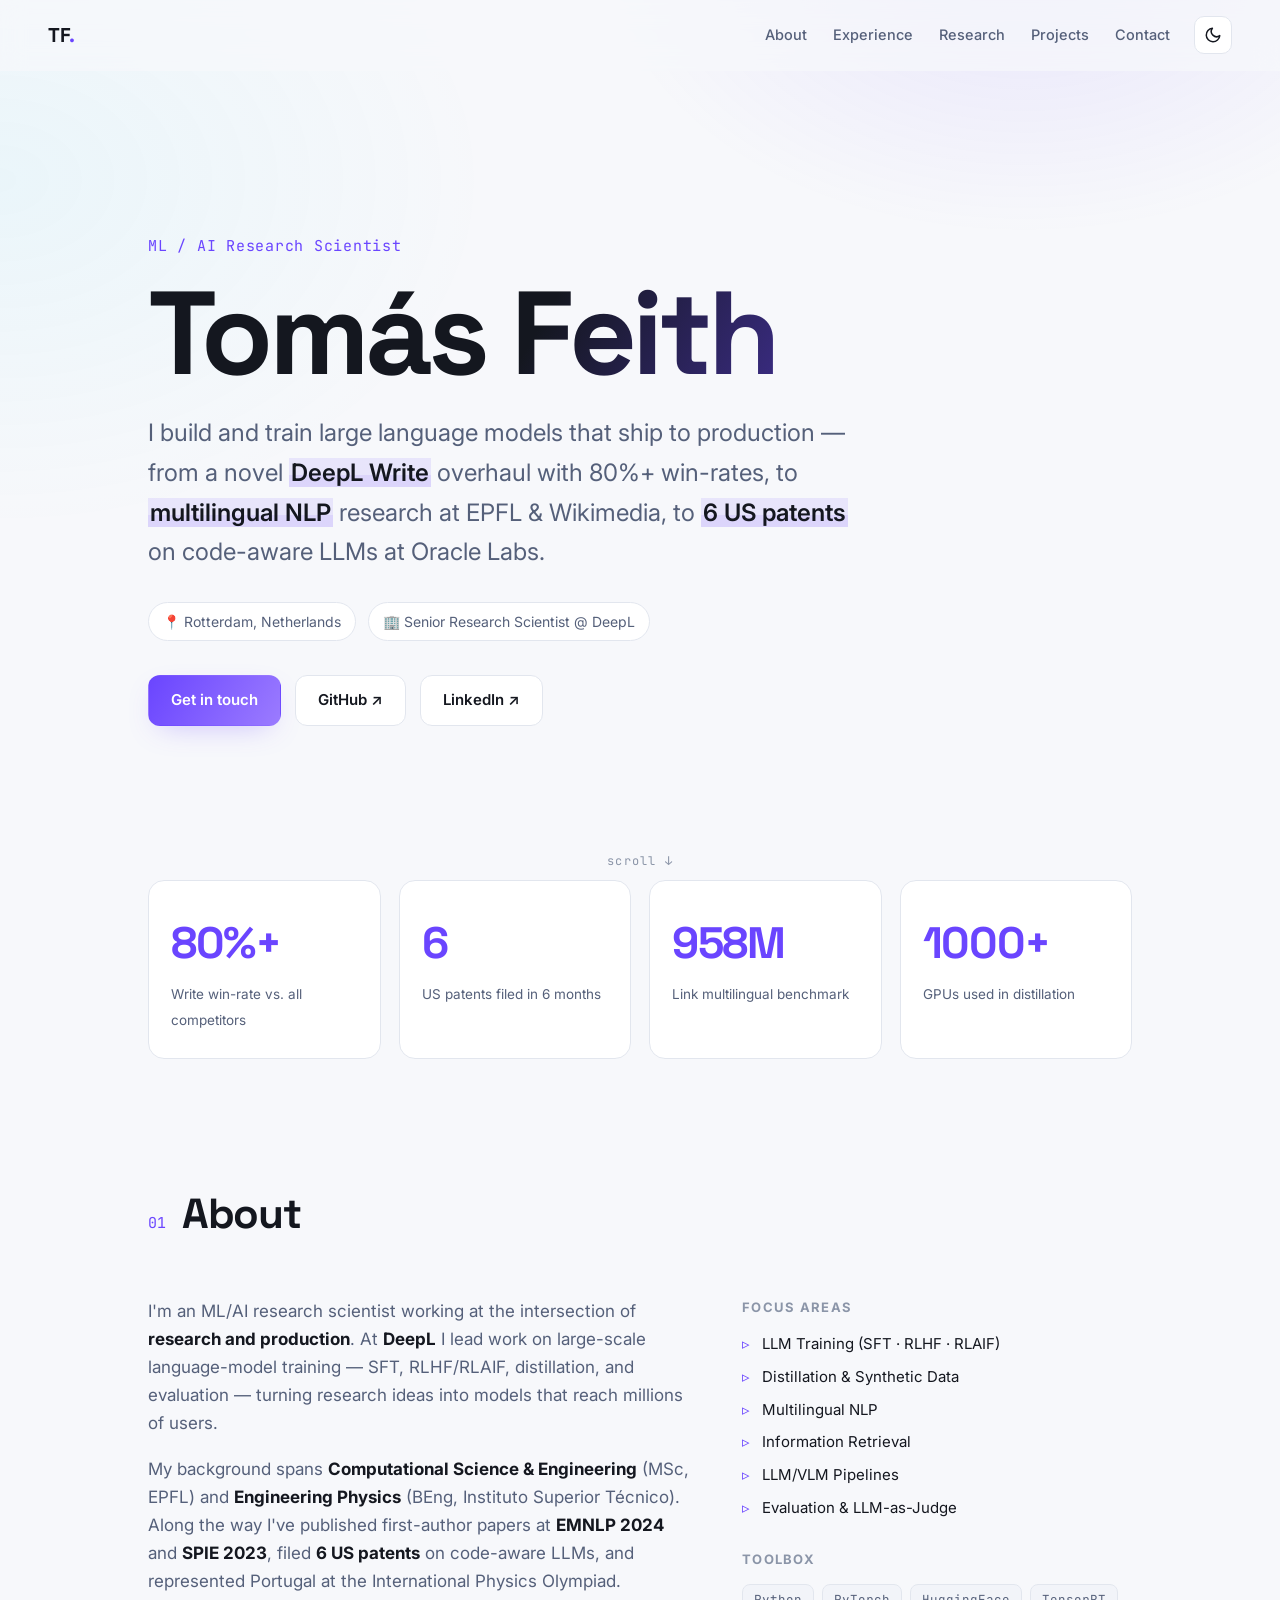
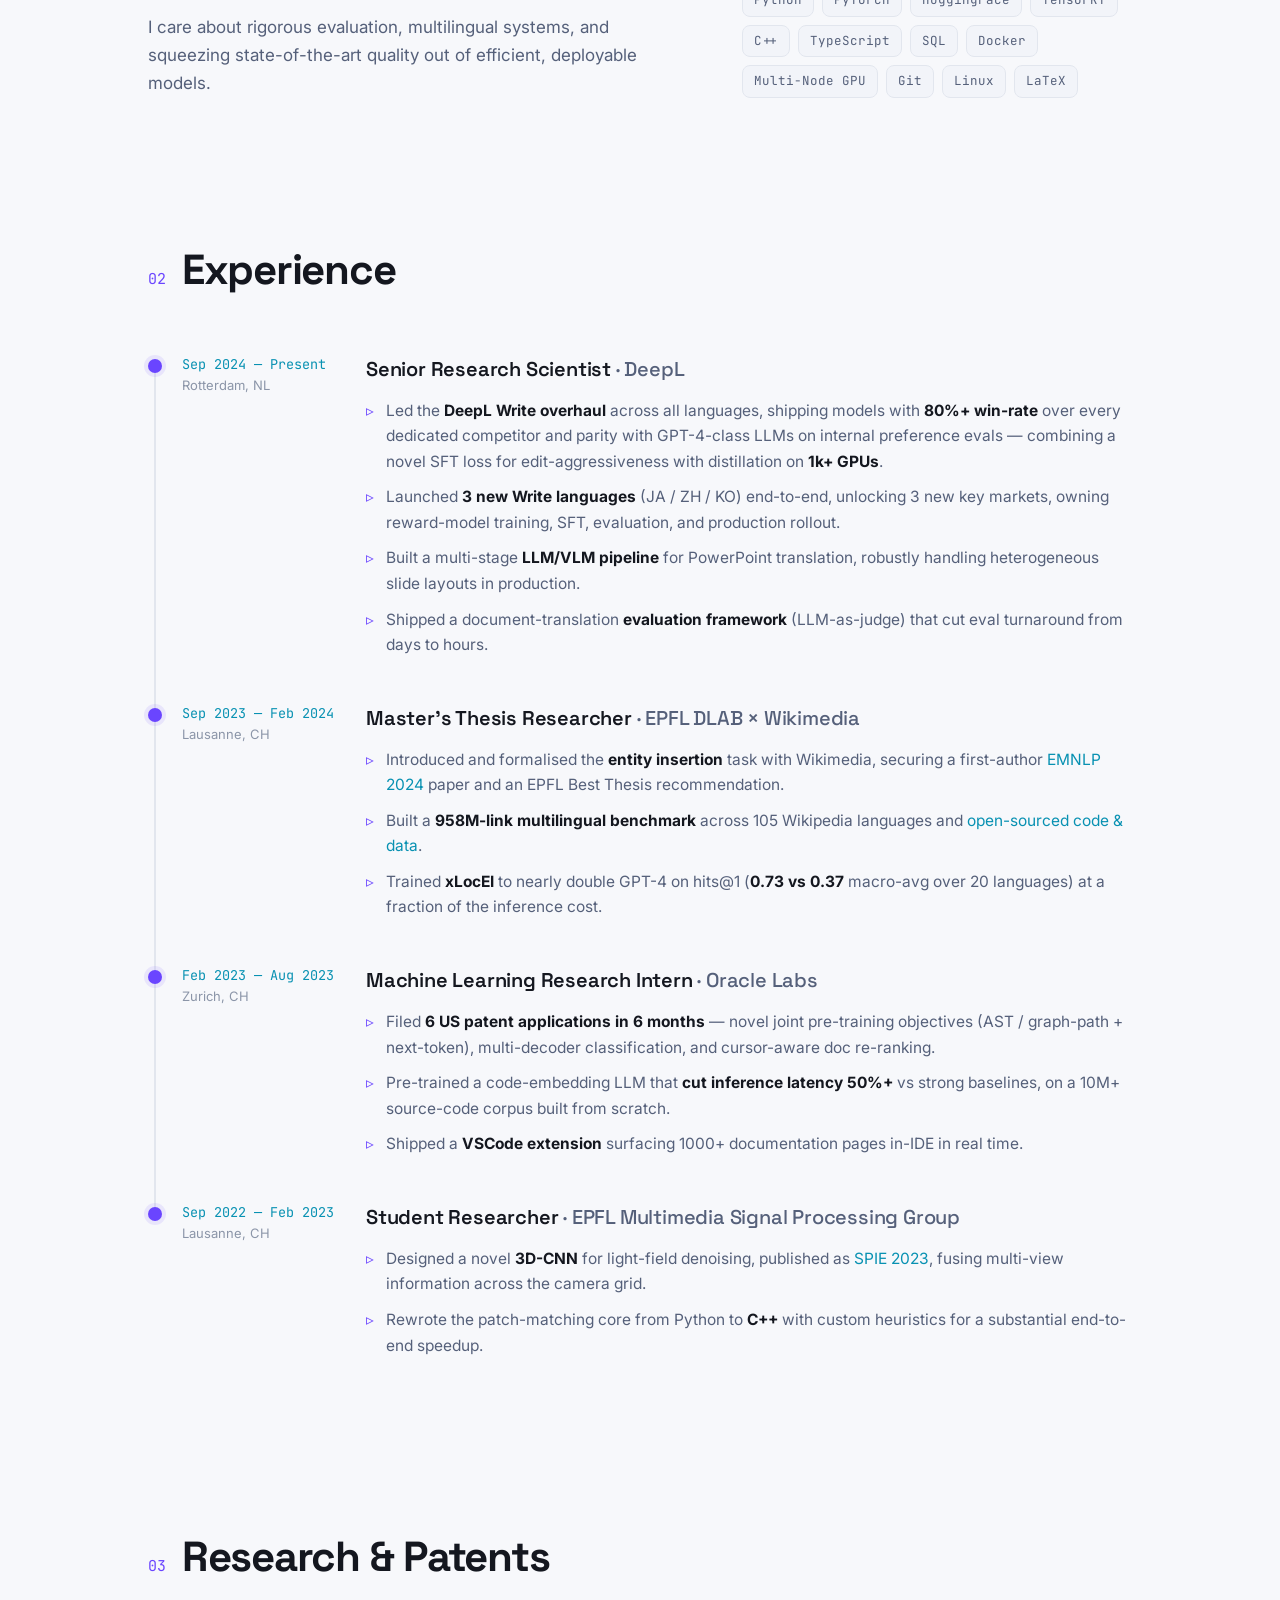
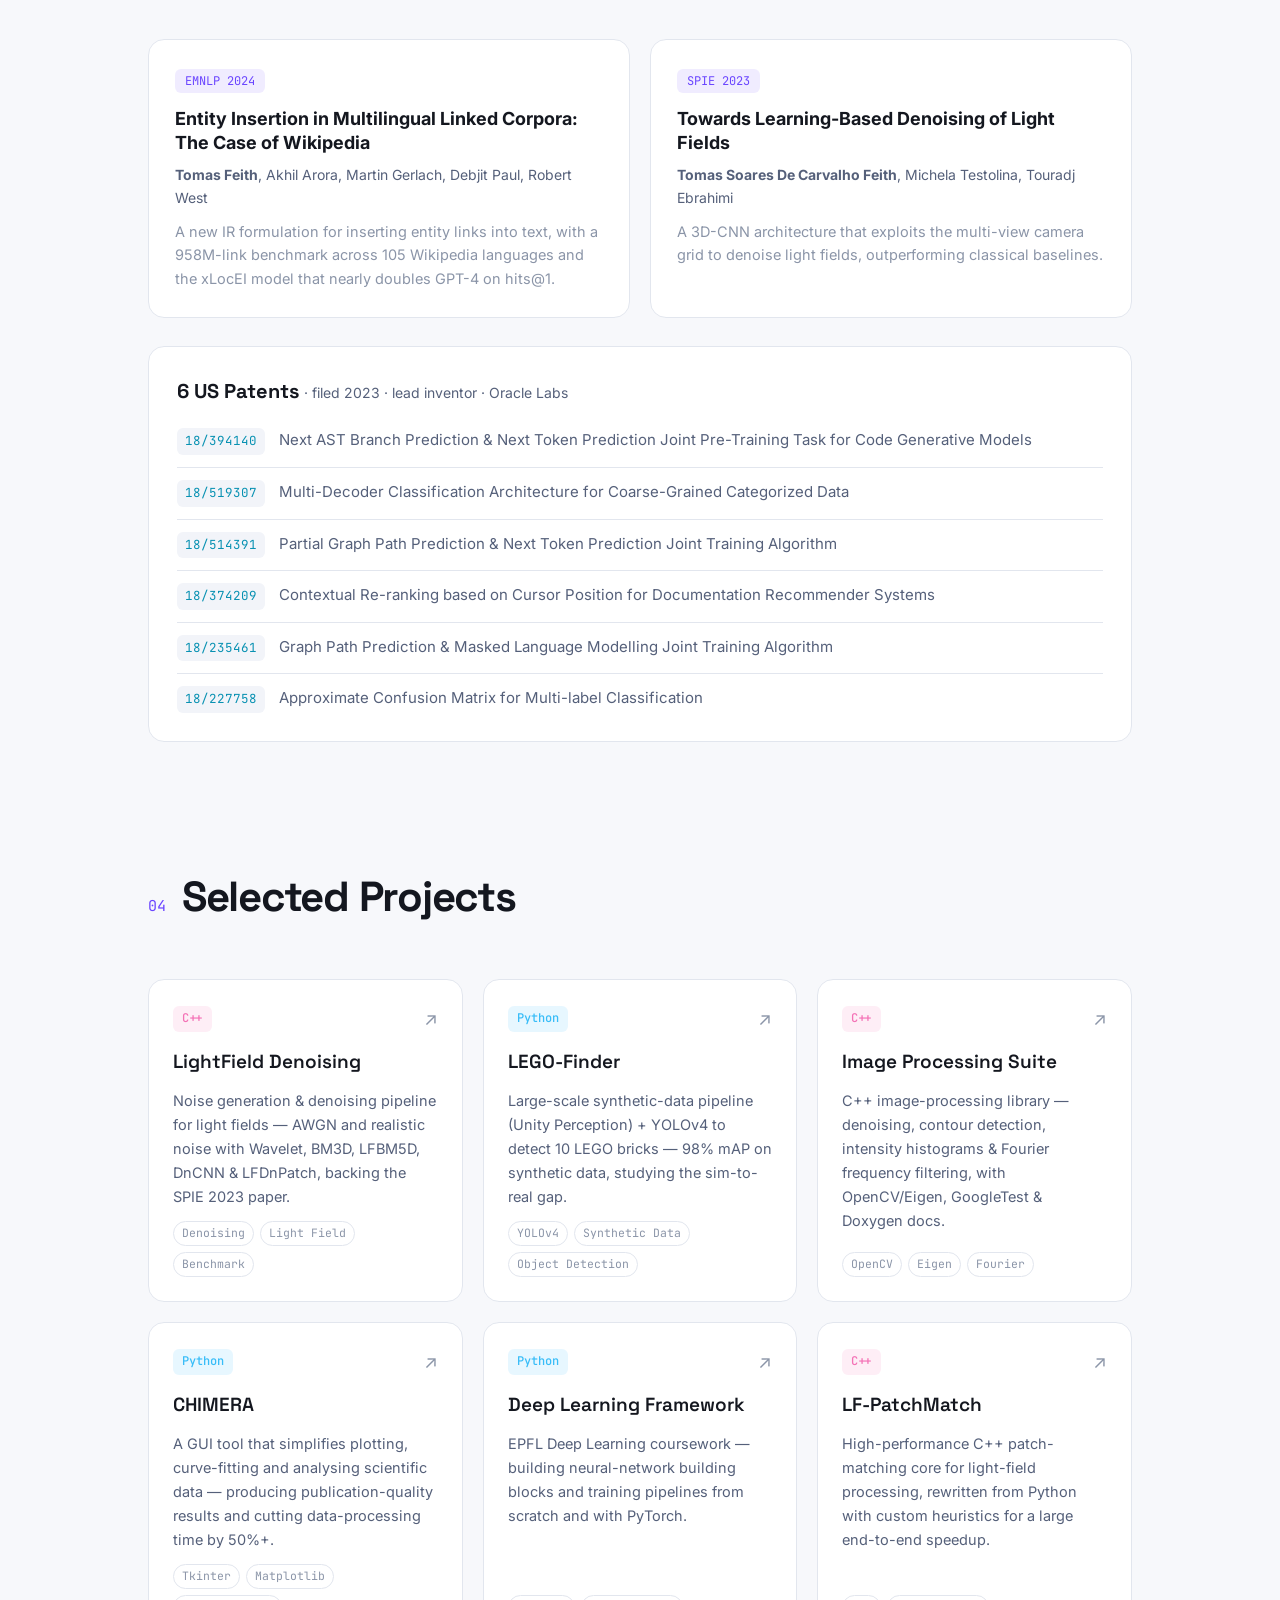
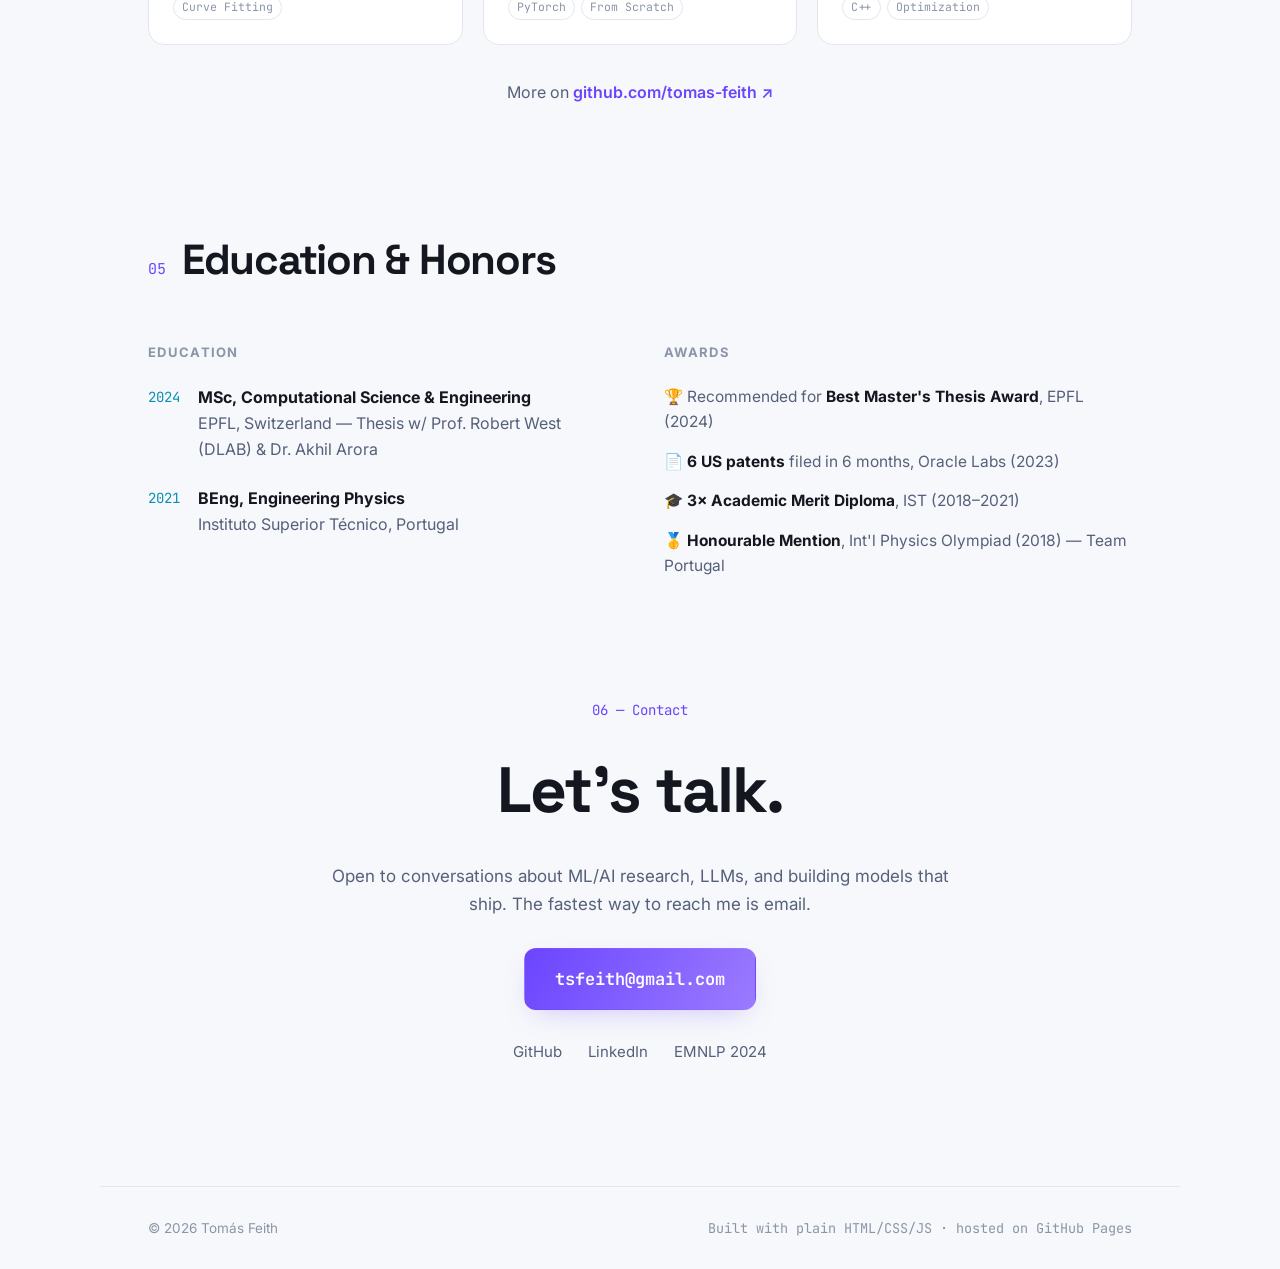
==== index.html @ ba0b0786 "Initial portfolio site Co-Authored-By: Claude Opus 4.8 <noreply@anthropic.com>" ====
<!DOCTYPE html>
<html lang="en">
<head>
  <meta charset="UTF-8" />
  <meta name="viewport" content="width=device-width, initial-scale=1.0" />
  <title>Tomás Feith — ML / AI Research Scientist</title>
  <meta name="description" content="Tomás Feith — Senior Research Scientist at DeepL. LLMs, multilingual NLP, model training and evaluation at scale. EPFL & IST Lisbon. EMNLP 2024, SPIE 2023, 6 US patents." />
  <meta name="author" content="Tomás Feith" />

  <!-- Open Graph -->
  <meta property="og:type" content="website" />
  <meta property="og:title" content="Tomás Feith — ML / AI Research Scientist" />
  <meta property="og:description" content="Senior Research Scientist at DeepL. LLMs, multilingual NLP, and model training at scale." />
  <meta property="og:url" content="https://tomas-feith.github.io/" />

  <link rel="preconnect" href="https://fonts.googleapis.com" />
  <link rel="preconnect" href="https://fonts.gstatic.com" crossorigin />
  <link href="https://fonts.googleapis.com/css2?family=Inter:wght@400;500;600;700;800&family=Space+Grotesk:wght@500;600;700&family=JetBrains+Mono:wght@400;500&display=swap" rel="stylesheet" />
  <link rel="stylesheet" href="styles.css" />
  <link rel="icon" href="data:image/svg+xml,%3Csvg xmlns='http://www.w3.org/2000/svg' viewBox='0 0 100 100'%3E%3Ctext y='.9em' font-size='90'%3E%F0%9F%A7%AC%3C/text%3E%3C/svg%3E" />
</head>
<body>
  <!-- Progress bar -->
  <div class="scroll-progress" id="scrollProgress"></div>

  <!-- Nav -->
  <header class="nav" id="nav">
    <a href="#top" class="nav__brand">TF<span>.</span></a>
    <nav class="nav__links">
      <a href="#about">About</a>
      <a href="#experience">Experience</a>
      <a href="#research">Research</a>
      <a href="#projects">Projects</a>
      <a href="#contact">Contact</a>
    </nav>
    <button class="theme-toggle" id="themeToggle" aria-label="Toggle color theme">
      <svg class="theme-toggle__sun" viewBox="0 0 24 24" width="18" height="18"><path d="M12 17a5 5 0 100-10 5 5 0 000 10zM12 1v2M12 21v2M4.2 4.2l1.4 1.4M18.4 18.4l1.4 1.4M1 12h2M21 12h2M4.2 19.8l1.4-1.4M18.4 5.6l1.4-1.4"/></svg>
      <svg class="theme-toggle__moon" viewBox="0 0 24 24" width="18" height="18"><path d="M21 12.8A9 9 0 1111.2 3a7 7 0 009.8 9.8z"/></svg>
    </button>
  </header>

  <main id="top">
    <!-- Hero -->
    <section class="hero">
      <div class="hero__inner reveal">
        <p class="hero__eyebrow">ML / AI Research Scientist</p>
        <h1 class="hero__name">Tomás Feith</h1>
        <p class="hero__tagline">
          I build and train large language models that ship to production — from a novel
          <span class="hl">DeepL Write</span> overhaul with 80%+ win-rates, to
          <span class="hl">multilingual NLP</span> research at EPFL &amp; Wikimedia, to
          <span class="hl">6 US patents</span> on code-aware LLMs at Oracle Labs.
        </p>
        <div class="hero__meta">
          <span class="chip">📍 Rotterdam, Netherlands</span>
          <span class="chip">🏢 Senior Research Scientist @ DeepL</span>
        </div>
        <div class="hero__cta">
          <a class="btn btn--primary" href="#contact">Get in touch</a>
          <a class="btn btn--ghost" href="https://github.com/tomas-feith" target="_blank" rel="noopener">GitHub ↗</a>
          <a class="btn btn--ghost" href="https://www.linkedin.com/in/tomas-feith/" target="_blank" rel="noopener">LinkedIn ↗</a>
        </div>
      </div>
      <div class="hero__scroll">scroll ↓</div>
    </section>

    <!-- Stats -->
    <section class="stats reveal">
      <div class="stat"><span class="stat__num" data-count="80" data-suffix="%+">0</span><span class="stat__label">Write win-rate vs. all competitors</span></div>
      <div class="stat"><span class="stat__num" data-count="6" data-suffix="">0</span><span class="stat__label">US patents filed in 6 months</span></div>
      <div class="stat"><span class="stat__num" data-count="958" data-suffix="M">0</span><span class="stat__label">Link multilingual benchmark</span></div>
      <div class="stat"><span class="stat__num" data-count="1000" data-suffix="+">0</span><span class="stat__label">GPUs used in distillation</span></div>
    </section>

    <!-- About -->
    <section id="about" class="section">
      <div class="section__head reveal">
        <span class="section__index">01</span>
        <h2 class="section__title">About</h2>
      </div>
      <div class="about reveal">
        <div class="about__text">
          <p>
            I'm an ML/AI research scientist working at the intersection of <strong>research and production</strong>.
            At <strong>DeepL</strong> I lead work on large-scale language-model training — SFT, RLHF/RLAIF,
            distillation, and evaluation — turning research ideas into models that reach millions of users.
          </p>
          <p>
            My background spans <strong>Computational Science &amp; Engineering</strong> (MSc, EPFL) and
            <strong>Engineering Physics</strong> (BEng, Instituto Superior Técnico). Along the way I've published
            first-author papers at <strong>EMNLP 2024</strong> and <strong>SPIE 2023</strong>, filed
            <strong>6 US patents</strong> on code-aware LLMs, and represented Portugal at the
            International Physics Olympiad.
          </p>
          <p>
            I care about rigorous evaluation, multilingual systems, and squeezing state-of-the-art quality out of
            efficient, deployable models.
          </p>
        </div>
        <div class="about__side">
          <h3>Focus areas</h3>
          <ul class="tag-list">
            <li>LLM Training (SFT · RLHF · RLAIF)</li>
            <li>Distillation &amp; Synthetic Data</li>
            <li>Multilingual NLP</li>
            <li>Information Retrieval</li>
            <li>LLM/VLM Pipelines</li>
            <li>Evaluation &amp; LLM-as-Judge</li>
          </ul>
          <h3>Toolbox</h3>
          <div class="skills-grid">
            <span>Python</span><span>PyTorch</span><span>HuggingFace</span><span>TensorRT</span>
            <span>C++</span><span>TypeScript</span><span>SQL</span><span>Docker</span>
            <span>Multi-Node GPU</span><span>Git</span><span>Linux</span><span>LaTeX</span>
          </div>
        </div>
      </div>
    </section>

    <!-- Experience -->
    <section id="experience" class="section">
      <div class="section__head reveal">
        <span class="section__index">02</span>
        <h2 class="section__title">Experience</h2>
      </div>
      <ol class="timeline">
        <li class="tl reveal">
          <div class="tl__dot"></div>
          <div class="tl__meta"><span class="tl__date">Sep 2024 — Present</span><span class="tl__loc">Rotterdam, NL</span></div>
          <div class="tl__body">
            <h3>Senior Research Scientist <span class="tl__org">· DeepL</span></h3>
            <ul>
              <li>Led the <strong>DeepL Write overhaul</strong> across all languages, shipping models with <strong>80%+ win-rate</strong> over every dedicated competitor and parity with GPT-4-class LLMs on internal preference evals — combining a novel SFT loss for edit-aggressiveness with distillation on <strong>1k+ GPUs</strong>.</li>
              <li>Launched <strong>3 new Write languages</strong> (JA / ZH / KO) end-to-end, unlocking 3 new key markets, owning reward-model training, SFT, evaluation, and production rollout.</li>
              <li>Built a multi-stage <strong>LLM/VLM pipeline</strong> for PowerPoint translation, robustly handling heterogeneous slide layouts in production.</li>
              <li>Shipped a document-translation <strong>evaluation framework</strong> (LLM-as-judge) that cut eval turnaround from days to hours.</li>
            </ul>
          </div>
        </li>

        <li class="tl reveal">
          <div class="tl__dot"></div>
          <div class="tl__meta"><span class="tl__date">Sep 2023 — Feb 2024</span><span class="tl__loc">Lausanne, CH</span></div>
          <div class="tl__body">
            <h3>Master's Thesis Researcher <span class="tl__org">· EPFL DLAB × Wikimedia</span></h3>
            <ul>
              <li>Introduced and formalised the <strong>entity insertion</strong> task with Wikimedia, securing a first-author <a href="https://aclanthology.org/2024.emnlp-main.1268/" target="_blank" rel="noopener">EMNLP 2024</a> paper and an EPFL Best Thesis recommendation.</li>
              <li>Built a <strong>958M-link multilingual benchmark</strong> across 105 Wikipedia languages and <a href="https://github.com/epfl-dlab/multilingual-entity-insertion" target="_blank" rel="noopener">open-sourced code &amp; data</a>.</li>
              <li>Trained <strong>xLocEI</strong> to nearly double GPT-4 on hits@1 (<strong>0.73 vs 0.37</strong> macro-avg over 20 languages) at a fraction of the inference cost.</li>
            </ul>
          </div>
        </li>

        <li class="tl reveal">
          <div class="tl__dot"></div>
          <div class="tl__meta"><span class="tl__date">Feb 2023 — Aug 2023</span><span class="tl__loc">Zurich, CH</span></div>
          <div class="tl__body">
            <h3>Machine Learning Research Intern <span class="tl__org">· Oracle Labs</span></h3>
            <ul>
              <li>Filed <strong>6 US patent applications in 6 months</strong> — novel joint pre-training objectives (AST / graph-path + next-token), multi-decoder classification, and cursor-aware doc re-ranking.</li>
              <li>Pre-trained a code-embedding LLM that <strong>cut inference latency 50%+</strong> vs strong baselines, on a 10M+ source-code corpus built from scratch.</li>
              <li>Shipped a <strong>VSCode extension</strong> surfacing 1000+ documentation pages in-IDE in real time.</li>
            </ul>
          </div>
        </li>

        <li class="tl reveal">
          <div class="tl__dot"></div>
          <div class="tl__meta"><span class="tl__date">Sep 2022 — Feb 2023</span><span class="tl__loc">Lausanne, CH</span></div>
          <div class="tl__body">
            <h3>Student Researcher <span class="tl__org">· EPFL Multimedia Signal Processing Group</span></h3>
            <ul>
              <li>Designed a novel <strong>3D-CNN</strong> for light-field denoising, published as <a href="https://www.spiedigitallibrary.org/conference-proceedings-of-spie/12571/1257109/Towards-learning-based-denoising-of-light-fields/10.1117/12.2666000.short" target="_blank" rel="noopener">SPIE 2023</a>, fusing multi-view information across the camera grid.</li>
              <li>Rewrote the patch-matching core from Python to <strong>C++</strong> with custom heuristics for a substantial end-to-end speedup.</li>
            </ul>
          </div>
        </li>
      </ol>
    </section>

    <!-- Research -->
    <section id="research" class="section">
      <div class="section__head reveal">
        <span class="section__index">03</span>
        <h2 class="section__title">Research &amp; Patents</h2>
      </div>

      <div class="pubs">
        <article class="pub reveal">
          <span class="pub__venue">EMNLP 2024</span>
          <h3><a href="https://aclanthology.org/2024.emnlp-main.1268/" target="_blank" rel="noopener">Entity Insertion in Multilingual Linked Corpora: The Case of Wikipedia</a></h3>
          <p class="pub__authors"><strong>Tomas Feith</strong>, Akhil Arora, Martin Gerlach, Debjit Paul, Robert West</p>
          <p class="pub__desc">A new IR formulation for inserting entity links into text, with a 958M-link benchmark across 105 Wikipedia languages and the xLocEI model that nearly doubles GPT-4 on hits@1.</p>
        </article>

        <article class="pub reveal">
          <span class="pub__venue">SPIE 2023</span>
          <h3><a href="https://www.spiedigitallibrary.org/conference-proceedings-of-spie/12571/1257109/Towards-learning-based-denoising-of-light-fields/10.1117/12.2666000.short" target="_blank" rel="noopener">Towards Learning-Based Denoising of Light Fields</a></h3>
          <p class="pub__authors"><strong>Tomas Soares De Carvalho Feith</strong>, Michela Testolina, Touradj Ebrahimi</p>
          <p class="pub__desc">A 3D-CNN architecture that exploits the multi-view camera grid to denoise light fields, outperforming classical baselines.</p>
        </article>
      </div>

      <div class="patents reveal">
        <div class="patents__head">
          <h3>6 US Patents <span>· filed 2023 · lead inventor · Oracle Labs</span></h3>
        </div>
        <ul class="patents__list">
          <li><span class="patents__no">18/394140</span> Next AST Branch Prediction &amp; Next Token Prediction Joint Pre-Training Task for Code Generative Models</li>
          <li><span class="patents__no">18/519307</span> Multi-Decoder Classification Architecture for Coarse-Grained Categorized Data</li>
          <li><span class="patents__no">18/514391</span> Partial Graph Path Prediction &amp; Next Token Prediction Joint Training Algorithm</li>
          <li><span class="patents__no">18/374209</span> Contextual Re-ranking based on Cursor Position for Documentation Recommender Systems</li>
          <li><span class="patents__no">18/235461</span> Graph Path Prediction &amp; Masked Language Modelling Joint Training Algorithm</li>
          <li><span class="patents__no">18/227758</span> Approximate Confusion Matrix for Multi-label Classification</li>
        </ul>
      </div>
    </section>

    <!-- Projects -->
    <section id="projects" class="section">
      <div class="section__head reveal">
        <span class="section__index">04</span>
        <h2 class="section__title">Selected Projects</h2>
      </div>
      <div class="projects" id="projectsGrid">
        <a class="card reveal" href="https://github.com/tomas-feith/LightField_Denoising" target="_blank" rel="noopener">
          <div class="card__top"><span class="card__lang cpp">C++</span><span class="card__arrow">↗</span></div>
          <h3>LightField Denoising</h3>
          <p>Noise generation &amp; denoising pipeline for light fields — AWGN and realistic noise with Wavelet, BM3D, LFBM5D, DnCNN &amp; LFDnPatch, backing the SPIE 2023 paper.</p>
          <div class="card__tags"><span>Denoising</span><span>Light Field</span><span>Benchmark</span></div>
        </a>

        <a class="card reveal" href="https://github.com/tomas-feith/LEGO-Finder" target="_blank" rel="noopener">
          <div class="card__top"><span class="card__lang py">Python</span><span class="card__arrow">↗</span></div>
          <h3>LEGO-Finder</h3>
          <p>Large-scale synthetic-data pipeline (Unity Perception) + YOLOv4 to detect 10 LEGO bricks — 98% mAP on synthetic data, studying the sim-to-real gap.</p>
          <div class="card__tags"><span>YOLOv4</span><span>Synthetic Data</span><span>Object Detection</span></div>
        </a>

        <a class="card reveal" href="https://github.com/tomas-feith/Image-Processing" target="_blank" rel="noopener">
          <div class="card__top"><span class="card__lang cpp">C++</span><span class="card__arrow">↗</span></div>
          <h3>Image Processing Suite</h3>
          <p>C++ image-processing library — denoising, contour detection, intensity histograms &amp; Fourier frequency filtering, with OpenCV/Eigen, GoogleTest &amp; Doxygen docs.</p>
          <div class="card__tags"><span>OpenCV</span><span>Eigen</span><span>Fourier</span></div>
        </a>

        <a class="card reveal" href="https://github.com/tomas-feith/CHIMERA" target="_blank" rel="noopener">
          <div class="card__top"><span class="card__lang py">Python</span><span class="card__arrow">↗</span></div>
          <h3>CHIMERA</h3>
          <p>A GUI tool that simplifies plotting, curve-fitting and analysing scientific data — producing publication-quality results and cutting data-processing time by 50%+.</p>
          <div class="card__tags"><span>Tkinter</span><span>Matplotlib</span><span>Curve Fitting</span></div>
        </a>

        <a class="card reveal" href="https://github.com/tomas-feith/deeplearning_project" target="_blank" rel="noopener">
          <div class="card__top"><span class="card__lang py">Python</span><span class="card__arrow">↗</span></div>
          <h3>Deep Learning Framework</h3>
          <p>EPFL Deep Learning coursework — building neural-network building blocks and training pipelines from scratch and with PyTorch.</p>
          <div class="card__tags"><span>PyTorch</span><span>From Scratch</span></div>
        </a>

        <a class="card reveal" href="https://github.com/tomas-feith/LF-PatchMatch" target="_blank" rel="noopener">
          <div class="card__top"><span class="card__lang cpp">C++</span><span class="card__arrow">↗</span></div>
          <h3>LF-PatchMatch</h3>
          <p>High-performance C++ patch-matching core for light-field processing, rewritten from Python with custom heuristics for a large end-to-end speedup.</p>
          <div class="card__tags"><span>C++</span><span>Optimization</span></div>
        </a>
      </div>
      <p class="projects__more reveal">More on <a href="https://github.com/tomas-feith" target="_blank" rel="noopener">github.com/tomas-feith ↗</a></p>
    </section>

    <!-- Education & Awards -->
    <section class="section">
      <div class="section__head reveal">
        <span class="section__index">05</span>
        <h2 class="section__title">Education &amp; Honors</h2>
      </div>
      <div class="edu reveal">
        <div class="edu__col">
          <h3>Education</h3>
          <div class="edu__item">
            <span class="edu__year">2024</span>
            <div><strong>MSc, Computational Science &amp; Engineering</strong><br /><span class="muted">EPFL, Switzerland — Thesis w/ Prof. Robert West (DLAB) &amp; Dr. Akhil Arora</span></div>
          </div>
          <div class="edu__item">
            <span class="edu__year">2021</span>
            <div><strong>BEng, Engineering Physics</strong><br /><span class="muted">Instituto Superior Técnico, Portugal</span></div>
          </div>
        </div>
        <div class="edu__col">
          <h3>Awards</h3>
          <ul class="awards">
            <li>🏆 Recommended for <strong>Best Master's Thesis Award</strong>, EPFL (2024)</li>
            <li>📄 <strong>6 US patents</strong> filed in 6 months, Oracle Labs (2023)</li>
            <li>🎓 <strong>3× Academic Merit Diploma</strong>, IST (2018–2021)</li>
            <li>🥇 <strong>Honourable Mention</strong>, Int'l Physics Olympiad (2018) — Team Portugal</li>
          </ul>
        </div>
      </div>
    </section>

    <!-- Contact -->
    <section id="contact" class="section section--contact">
      <div class="contact reveal">
        <p class="contact__eyebrow">06 — Contact</p>
        <h2>Let's talk.</h2>
        <p class="contact__sub">Open to conversations about ML/AI research, LLMs, and building models that ship. The fastest way to reach me is email.</p>
        <a class="btn btn--primary btn--lg" href="mailto:tsfeith@gmail.com">tsfeith@gmail.com</a>
        <div class="contact__links">
          <a href="https://github.com/tomas-feith" target="_blank" rel="noopener">GitHub</a>
          <a href="https://www.linkedin.com/in/tomas-feith/" target="_blank" rel="noopener">LinkedIn</a>
          <a href="https://aclanthology.org/2024.emnlp-main.1268/" target="_blank" rel="noopener">EMNLP 2024</a>
        </div>
      </div>
    </section>
  </main>

  <footer class="footer">
    <span>© <span id="year"></span> Tomás Feith</span>
    <span class="footer__built">Built with plain HTML/CSS/JS · hosted on GitHub Pages</span>
  </footer>

  <script src="script.js"></script>
</body>
</html>
---- styles.css ----
/* ============ Tokens ============ */
:root {
  --bg: #0b0d12;
  --bg-2: #11141b;
  --surface: #161a23;
  --surface-2: #1c212c;
  --border: #262c39;
  --text: #e7eaf0;
  --muted: #9aa3b2;
  --faint: #626b7d;
  --accent: #7c5cff;
  --accent-2: #22d3ee;
  --accent-soft: rgba(124, 92, 255, 0.14);
  --ring: rgba(124, 92, 255, 0.4);
  --max: 1080px;
  --radius: 16px;
  --shadow: 0 20px 50px -20px rgba(0, 0, 0, 0.6);
  --font: 'Inter', system-ui, -apple-system, sans-serif;
  --display: 'Space Grotesk', 'Inter', sans-serif;
  --mono: 'JetBrains Mono', ui-monospace, monospace;
}

:root[data-theme="light"] {
  --bg: #f7f8fb;
  --bg-2: #eef1f6;
  --surface: #ffffff;
  --surface-2: #f2f4f9;
  --border: #e2e6ee;
  --text: #14171f;
  --muted: #55607a;
  --faint: #8b95a8;
  --accent: #6a45ff;
  --accent-2: #0891b2;
  --accent-soft: rgba(106, 69, 255, 0.1);
  --ring: rgba(106, 69, 255, 0.35);
  --shadow: 0 20px 50px -24px rgba(30, 40, 80, 0.25);
}

* { box-sizing: border-box; margin: 0; padding: 0; }

html { scroll-behavior: smooth; scroll-padding-top: 90px; }

body {
  font-family: var(--font);
  background: var(--bg);
  color: var(--text);
  line-height: 1.65;
  -webkit-font-smoothing: antialiased;
  overflow-x: hidden;
  transition: background 0.4s ease, color 0.4s ease;
}

/* radial glow background */
body::before {
  content: "";
  position: fixed;
  inset: 0;
  z-index: -1;
  background:
    radial-gradient(600px 400px at 80% -5%, var(--accent-soft), transparent 70%),
    radial-gradient(700px 500px at 0% 20%, rgba(34, 211, 238, 0.06), transparent 70%);
  pointer-events: none;
}

a { color: inherit; text-decoration: none; }

.muted { color: var(--muted); }
.hl {
  color: var(--text);
  background: linear-gradient(120deg, var(--accent-soft), var(--accent-soft));
  box-shadow: inset 0 -0.5em 0 var(--accent-soft);
  padding: 0 2px;
  font-weight: 600;
}

/* ============ Scroll progress ============ */
.scroll-progress {
  position: fixed; top: 0; left: 0; height: 3px; width: 0%;
  background: linear-gradient(90deg, var(--accent), var(--accent-2));
  z-index: 100; transition: width 0.1s linear;
}

/* ============ Nav ============ */
.nav {
  position: fixed; top: 0; left: 0; right: 0; z-index: 90;
  display: flex; align-items: center; gap: 24px;
  padding: 16px clamp(20px, 5vw, 48px);
  backdrop-filter: blur(12px);
  background: color-mix(in srgb, var(--bg) 70%, transparent);
  border-bottom: 1px solid transparent;
  transition: border-color 0.3s, background 0.3s, padding 0.3s;
}
.nav.scrolled { border-bottom-color: var(--border); padding-top: 12px; padding-bottom: 12px; }
.nav__brand { font-family: var(--display); font-weight: 700; font-size: 20px; letter-spacing: -0.02em; }
.nav__brand span { color: var(--accent); }
.nav__links { display: flex; gap: 26px; margin-left: auto; font-size: 14.5px; }
.nav__links a { color: var(--muted); font-weight: 500; position: relative; transition: color 0.2s; }
.nav__links a::after {
  content: ""; position: absolute; left: 0; bottom: -4px; height: 2px; width: 0;
  background: var(--accent); transition: width 0.25s;
}
.nav__links a:hover { color: var(--text); }
.nav__links a:hover::after { width: 100%; }

.theme-toggle {
  display: grid; place-items: center; width: 38px; height: 38px;
  border-radius: 10px; border: 1px solid var(--border);
  background: var(--surface); color: var(--text); cursor: pointer;
  transition: border-color 0.2s, transform 0.2s;
}
.theme-toggle:hover { border-color: var(--accent); transform: translateY(-1px); }
.theme-toggle svg { fill: none; stroke: currentColor; stroke-width: 2; stroke-linecap: round; stroke-linejoin: round; }
.theme-toggle__moon { display: none; }
:root[data-theme="light"] .theme-toggle__sun { display: none; }
:root[data-theme="light"] .theme-toggle__moon { display: block; }

/* ============ Layout ============ */
.section { max-width: var(--max); margin: 0 auto; padding: clamp(70px, 10vw, 120px) clamp(20px, 5vw, 48px) 0; }
.section__head { display: flex; align-items: baseline; gap: 16px; margin-bottom: 48px; }
.section__index { font-family: var(--mono); color: var(--accent); font-size: 15px; }
.section__title { font-family: var(--display); font-size: clamp(28px, 5vw, 42px); letter-spacing: -0.03em; font-weight: 700; }
.section__title::after { content: ""; }

/* ============ Hero ============ */
.hero {
  min-height: 100vh; display: flex; flex-direction: column; justify-content: center;
  max-width: var(--max); margin: 0 auto; padding: 120px clamp(20px, 5vw, 48px) 60px;
  position: relative;
}
.hero__eyebrow {
  font-family: var(--mono); color: var(--accent); font-size: 15px; letter-spacing: 0.05em;
  margin-bottom: 18px;
}
.hero__name {
  font-family: var(--display); font-weight: 700; letter-spacing: -0.04em;
  font-size: clamp(52px, 12vw, 118px); line-height: 0.95; margin-bottom: 24px;
  background: linear-gradient(120deg, var(--text) 40%, var(--accent));
  -webkit-background-clip: text; background-clip: text; color: transparent;
}
.hero__tagline { font-size: clamp(18px, 2.4vw, 24px); color: var(--muted); max-width: 720px; margin-bottom: 30px; }
.hero__tagline .hl { color: var(--text); }
.hero__meta { display: flex; flex-wrap: wrap; gap: 12px; margin-bottom: 34px; }
.chip {
  font-size: 14px; padding: 7px 14px; border-radius: 999px;
  background: var(--surface); border: 1px solid var(--border); color: var(--muted);
}
.hero__cta { display: flex; flex-wrap: wrap; gap: 14px; }
.hero__scroll {
  position: absolute; bottom: 28px; left: 50%; transform: translateX(-50%);
  font-family: var(--mono); font-size: 12px; color: var(--faint); letter-spacing: 0.1em;
  animation: bob 2s ease-in-out infinite;
}
@keyframes bob { 0%,100% { transform: translate(-50%, 0); } 50% { transform: translate(-50%, 6px); } }

/* ============ Buttons ============ */
.btn {
  display: inline-flex; align-items: center; gap: 8px;
  padding: 12px 22px; border-radius: 12px; font-weight: 600; font-size: 15px;
  border: 1px solid transparent; cursor: pointer; transition: transform 0.18s, box-shadow 0.18s, background 0.2s, border-color 0.2s;
}
.btn--lg { padding: 16px 30px; font-size: 17px; font-family: var(--mono); }
.btn--primary { background: linear-gradient(120deg, var(--accent), #9b7bff); color: #fff; box-shadow: 0 10px 30px -12px var(--ring); }
.btn--primary:hover { transform: translateY(-2px); box-shadow: 0 16px 36px -12px var(--ring); }
.btn--ghost { background: var(--surface); border-color: var(--border); color: var(--text); }
.btn--ghost:hover { border-color: var(--accent); transform: translateY(-2px); }

/* ============ Stats ============ */
.stats {
  max-width: var(--max); margin: -20px auto 0; padding: 0 clamp(20px, 5vw, 48px);
  display: grid; grid-template-columns: repeat(4, 1fr); gap: 18px;
}
.stat {
  background: var(--surface); border: 1px solid var(--border); border-radius: var(--radius);
  padding: 26px 22px; transition: transform 0.25s, border-color 0.25s;
}
.stat:hover { transform: translateY(-4px); border-color: var(--accent); }
.stat__num { display: block; font-family: var(--display); font-size: clamp(30px, 4vw, 44px); font-weight: 700; letter-spacing: -0.03em; color: var(--accent); }
.stat__label { font-size: 13.5px; color: var(--muted); }

/* ============ About ============ */
.about { display: grid; grid-template-columns: 1.4fr 1fr; gap: 48px; }
.about__text p { margin-bottom: 18px; color: var(--muted); font-size: 17px; }
.about__text strong { color: var(--text); }
.about__side h3 { font-size: 13px; text-transform: uppercase; letter-spacing: 0.1em; color: var(--faint); margin: 0 0 14px; }
.about__side h3:not(:first-child) { margin-top: 28px; }
.tag-list { list-style: none; display: flex; flex-direction: column; gap: 8px; }
.tag-list li { font-size: 15px; padding-left: 20px; position: relative; }
.tag-list li::before { content: "▹"; position: absolute; left: 0; color: var(--accent); }
.skills-grid { display: flex; flex-wrap: wrap; gap: 8px; }
.skills-grid span {
  font-family: var(--mono); font-size: 12.5px; padding: 5px 11px; border-radius: 8px;
  background: var(--surface-2); border: 1px solid var(--border); color: var(--muted);
}

/* ============ Timeline ============ */
.timeline { list-style: none; position: relative; }
.tl { display: grid; grid-template-columns: 190px 1fr; gap: 28px; padding-bottom: 44px; position: relative; }
.tl::before { content: ""; position: absolute; left: 6px; top: 8px; bottom: -8px; width: 2px; background: var(--border); }
.tl:last-child::before { display: none; }
.tl__dot { position: absolute; left: 0; top: 6px; width: 14px; height: 14px; border-radius: 50%; background: var(--accent); box-shadow: 0 0 0 4px var(--accent-soft); }
.tl__meta { padding-left: 34px; display: flex; flex-direction: column; }
.tl__date { font-family: var(--mono); font-size: 13.5px; color: var(--accent-2); }
.tl__loc { font-size: 13px; color: var(--faint); }
.tl__body h3 { font-family: var(--display); font-size: 20px; font-weight: 600; margin-bottom: 12px; letter-spacing: -0.01em; }
.tl__org { color: var(--muted); font-weight: 500; }
.tl__body ul { list-style: none; display: flex; flex-direction: column; gap: 10px; }
.tl__body li { color: var(--muted); font-size: 15.5px; padding-left: 20px; position: relative; }
.tl__body li::before { content: "▹"; position: absolute; left: 0; color: var(--accent); }
.tl__body strong { color: var(--text); }
.tl__body a { color: var(--accent-2); border-bottom: 1px solid transparent; transition: border-color 0.2s; }
.tl__body a:hover { border-bottom-color: var(--accent-2); }

/* ============ Publications ============ */
.pubs { display: grid; grid-template-columns: 1fr 1fr; gap: 20px; margin-bottom: 28px; }
.pub {
  background: var(--surface); border: 1px solid var(--border); border-radius: var(--radius);
  padding: 26px; transition: transform 0.25s, border-color 0.25s;
}
.pub:hover { transform: translateY(-4px); border-color: var(--accent); }
.pub__venue { font-family: var(--mono); font-size: 12px; color: var(--accent); background: var(--accent-soft); padding: 4px 10px; border-radius: 6px; }
.pub h3 { font-size: 18px; margin: 14px 0 8px; line-height: 1.35; }
.pub h3 a:hover { color: var(--accent); }
.pub__authors { font-size: 14px; color: var(--muted); margin-bottom: 10px; }
.pub__desc { font-size: 14.5px; color: var(--faint); }

.patents { background: var(--surface); border: 1px solid var(--border); border-radius: var(--radius); padding: 28px; }
.patents__head h3 { font-family: var(--display); font-size: 20px; margin-bottom: 20px; }
.patents__head span { font-family: var(--font); font-size: 14px; color: var(--muted); font-weight: 400; }
.patents__list { list-style: none; display: grid; gap: 12px; }
.patents__list li { font-size: 15px; color: var(--muted); display: flex; gap: 14px; align-items: baseline; padding-bottom: 12px; border-bottom: 1px solid var(--border); }
.patents__list li:last-child { border-bottom: none; padding-bottom: 0; }
.patents__no { font-family: var(--mono); font-size: 12.5px; color: var(--accent-2); background: var(--surface-2); padding: 3px 8px; border-radius: 6px; white-space: nowrap; }

/* ============ Projects ============ */
.projects { display: grid; grid-template-columns: repeat(3, 1fr); gap: 20px; }
.card {
  background: var(--surface); border: 1px solid var(--border); border-radius: var(--radius);
  padding: 24px; display: flex; flex-direction: column; gap: 12px;
  transition: transform 0.25s, border-color 0.25s, box-shadow 0.25s;
}
.card:hover { transform: translateY(-6px); border-color: var(--accent); box-shadow: var(--shadow); }
.card__top { display: flex; justify-content: space-between; align-items: center; }
.card__lang { font-family: var(--mono); font-size: 12px; padding: 3px 9px; border-radius: 6px; font-weight: 500; }
.card__lang.cpp { color: #f472b6; background: rgba(244, 114, 182, 0.12); }
.card__lang.py { color: #38bdf8; background: rgba(56, 189, 248, 0.12); }
.card__arrow { color: var(--faint); font-size: 18px; transition: transform 0.2s, color 0.2s; }
.card:hover .card__arrow { transform: translate(3px, -3px); color: var(--accent); }
.card h3 { font-family: var(--display); font-size: 19px; font-weight: 600; }
.card p { font-size: 14.5px; color: var(--muted); flex-grow: 1; }
.card__tags { display: flex; flex-wrap: wrap; gap: 6px; }
.card__tags span { font-size: 11.5px; font-family: var(--mono); color: var(--faint); border: 1px solid var(--border); padding: 2px 8px; border-radius: 999px; }
.projects__more { text-align: center; margin-top: 34px; color: var(--muted); }
.projects__more a { color: var(--accent); font-weight: 600; }

/* ============ Education ============ */
.edu { display: grid; grid-template-columns: 1fr 1fr; gap: 48px; }
.edu__col h3 { font-size: 13px; text-transform: uppercase; letter-spacing: 0.1em; color: var(--faint); margin-bottom: 20px; }
.edu__item { display: flex; gap: 18px; margin-bottom: 22px; }
.edu__year { font-family: var(--mono); color: var(--accent-2); font-size: 14px; padding-top: 2px; }
.edu__item strong { font-size: 16px; }
.awards { list-style: none; display: flex; flex-direction: column; gap: 14px; }
.awards li { font-size: 15.5px; color: var(--muted); }
.awards strong { color: var(--text); }

/* ============ Contact ============ */
.section--contact { text-align: center; padding-bottom: 40px; }
.contact { max-width: 640px; margin: 0 auto; }
.contact__eyebrow { font-family: var(--mono); color: var(--accent); font-size: 14px; margin-bottom: 16px; }
.contact h2 { font-family: var(--display); font-size: clamp(38px, 7vw, 64px); letter-spacing: -0.03em; margin-bottom: 18px; }
.contact__sub { color: var(--muted); font-size: 17px; margin-bottom: 30px; }
.contact__links { display: flex; justify-content: center; gap: 26px; margin-top: 30px; font-size: 15px; }
.contact__links a { color: var(--muted); border-bottom: 1px solid transparent; transition: color 0.2s, border-color 0.2s; }
.contact__links a:hover { color: var(--accent); border-bottom-color: var(--accent); }

/* ============ Footer ============ */
.footer {
  max-width: var(--max); margin: 80px auto 0; padding: 30px clamp(20px, 5vw, 48px);
  border-top: 1px solid var(--border); display: flex; justify-content: space-between;
  flex-wrap: wrap; gap: 10px; font-size: 13.5px; color: var(--faint);
}
.footer__built { font-family: var(--mono); }

/* ============ Reveal animation ============ */
.reveal { opacity: 0; transform: translateY(24px); transition: opacity 0.7s ease, transform 0.7s ease; }
.reveal.in { opacity: 1; transform: none; }

@media (prefers-reduced-motion: reduce) {
  .reveal { opacity: 1; transform: none; transition: none; }
  html { scroll-behavior: auto; }
  .hero__scroll { animation: none; }
}

/* ============ Responsive ============ */
@media (max-width: 860px) {
  .stats { grid-template-columns: 1fr 1fr; }
  .about, .edu { grid-template-columns: 1fr; gap: 32px; }
  .pubs { grid-template-columns: 1fr; }
  .projects { grid-template-columns: 1fr 1fr; }
  .nav__links { display: none; }
}
@media (max-width: 560px) {
  .projects { grid-template-columns: 1fr; }
  .tl { grid-template-columns: 1fr; gap: 6px; }
  .tl__meta { padding-left: 34px; flex-direction: row; gap: 12px; align-items: baseline; }
  .tl__body { padding-left: 34px; }
  .patents__list li { flex-direction: column; gap: 4px; }
  .footer { flex-direction: column; }
}
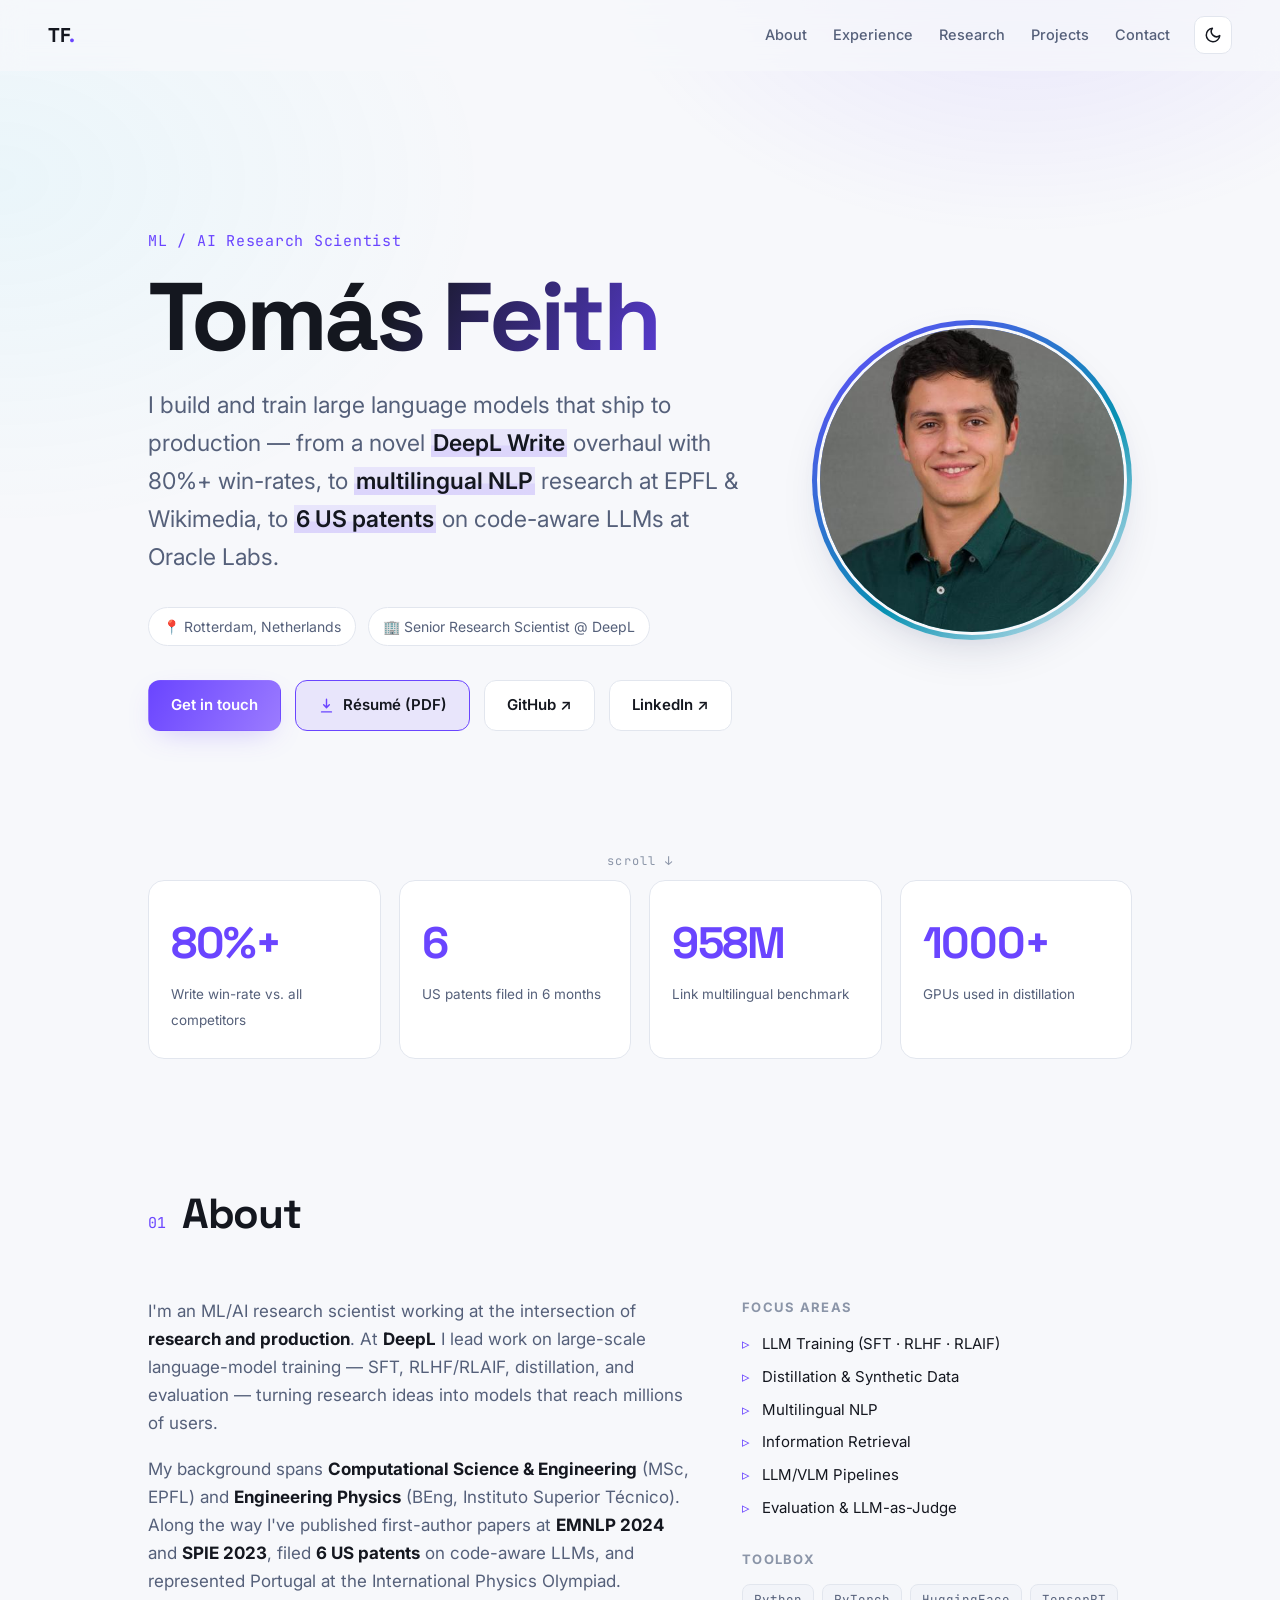
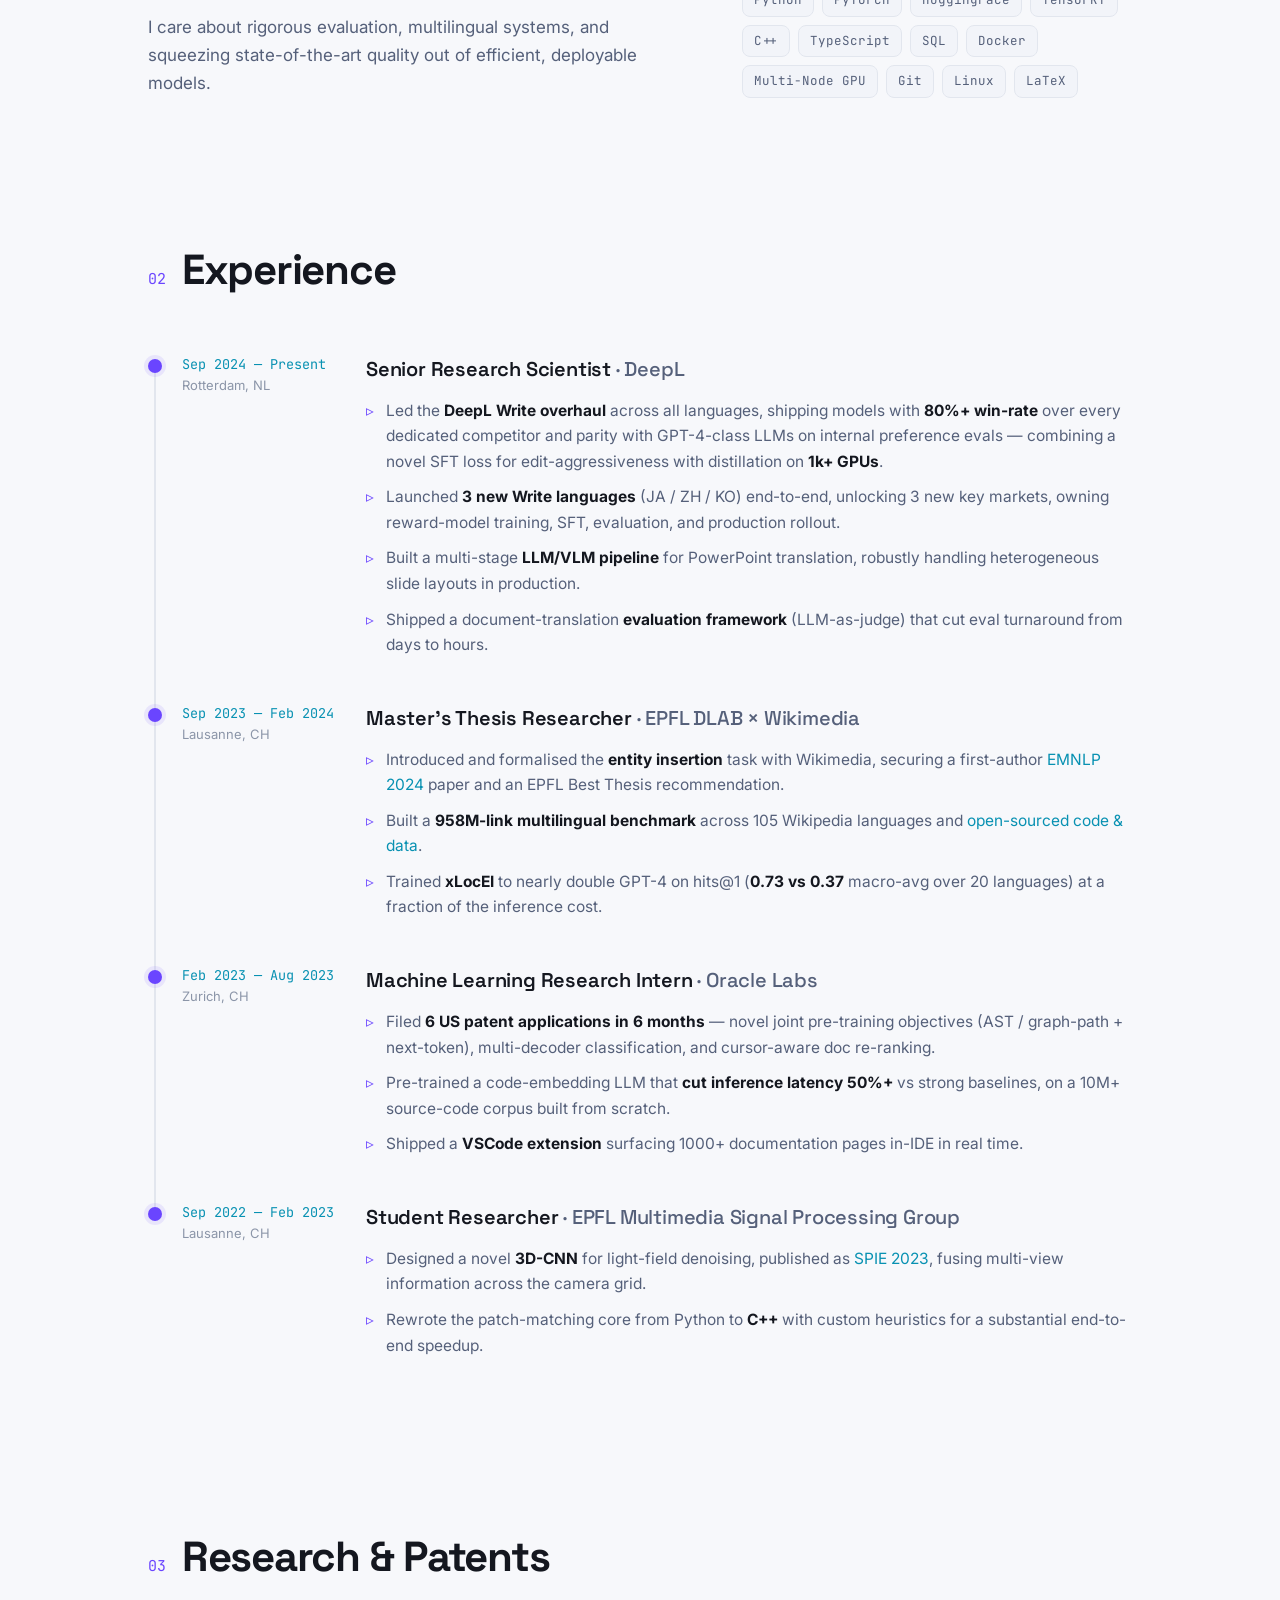
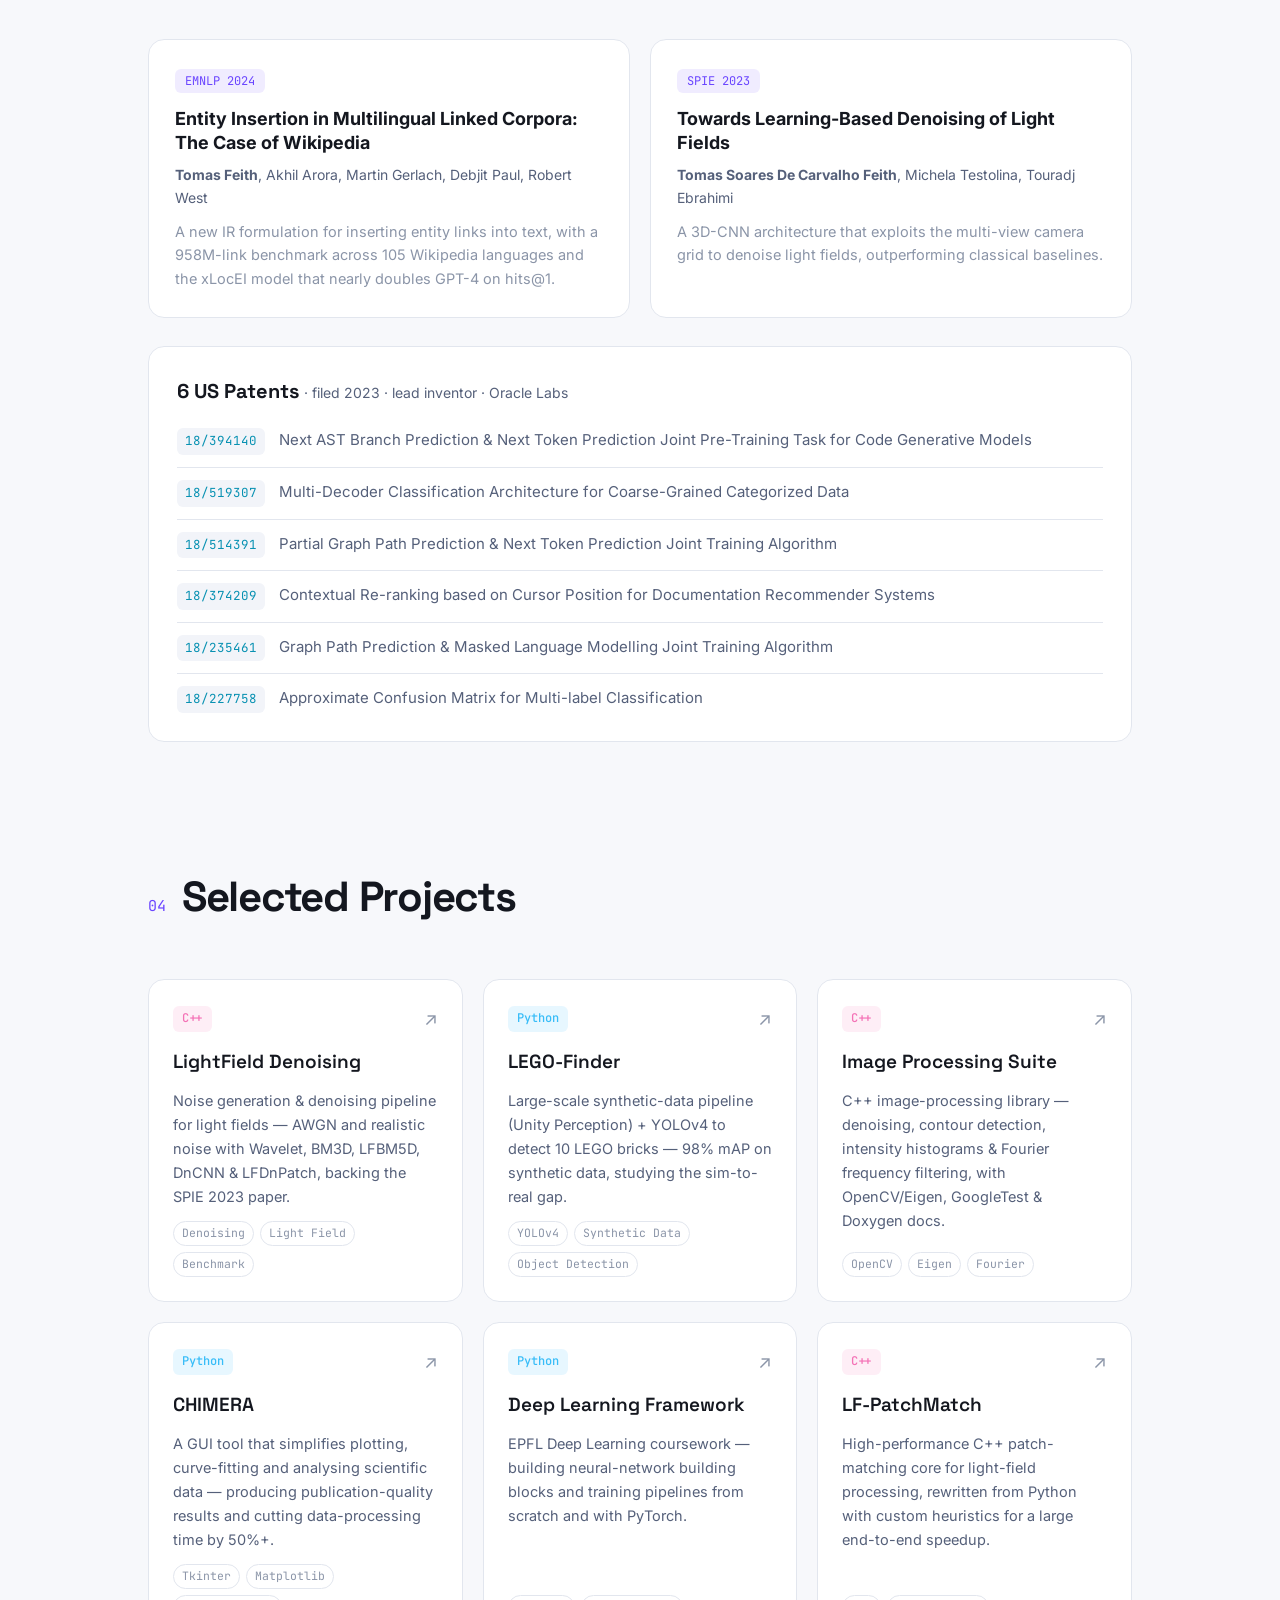
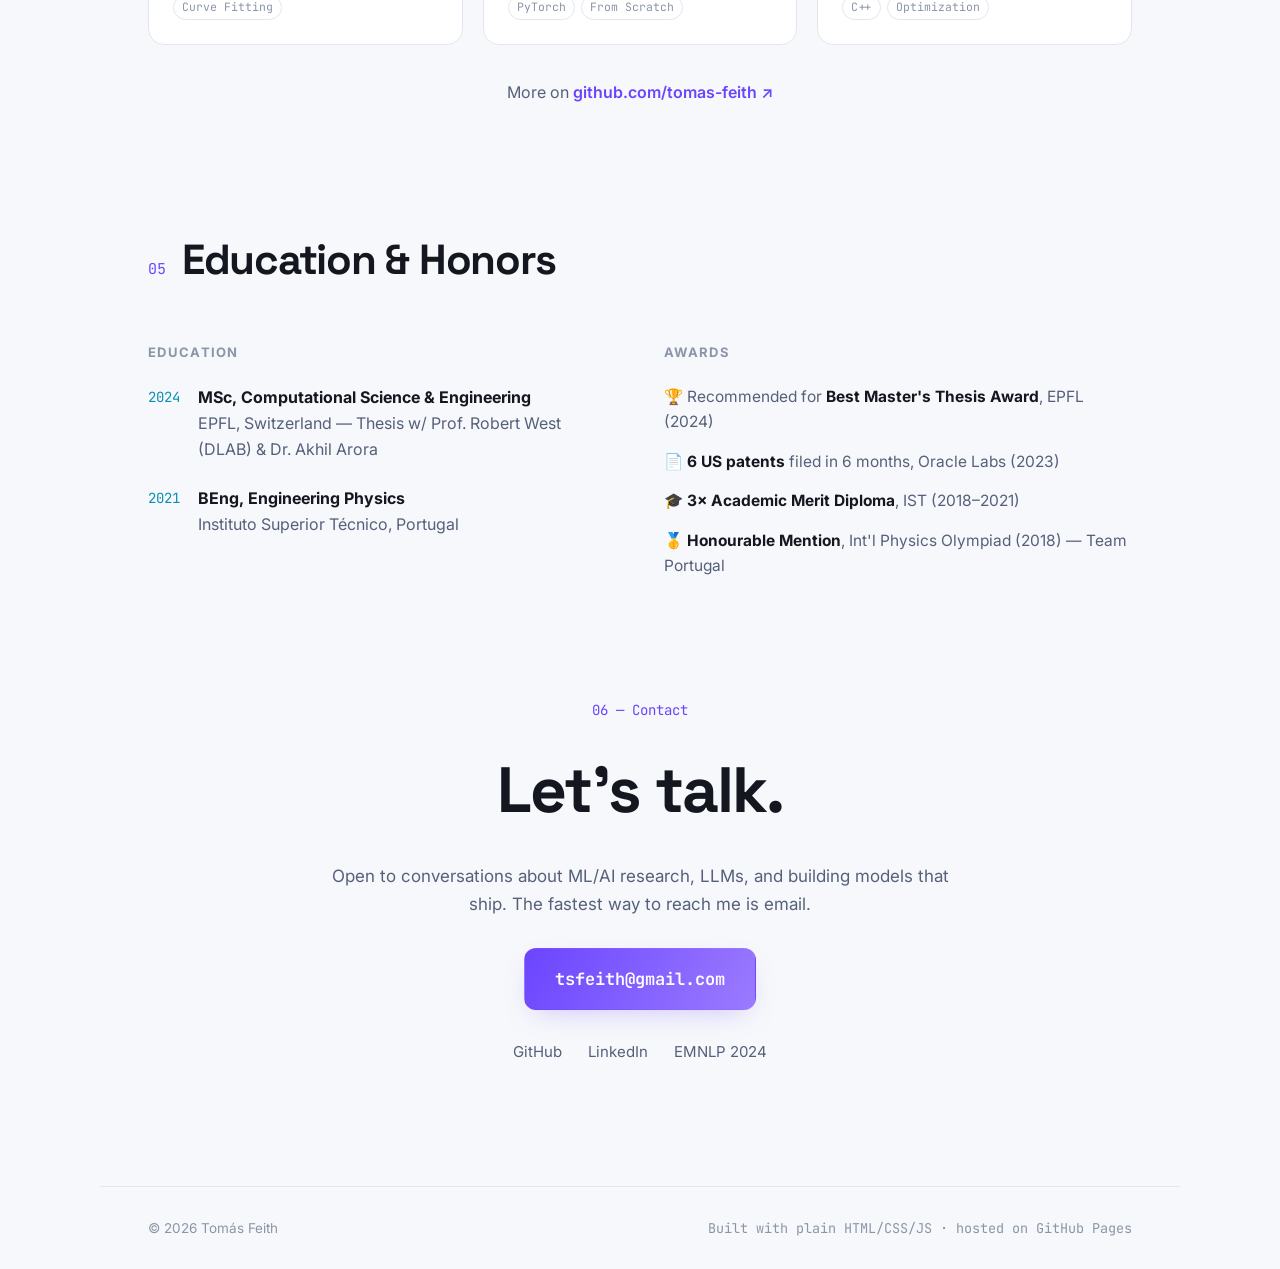
==== commit cb54fea8: "Add hero headshot and resume PDF download button" ====
--- a/index.html
+++ b/index.html
@@ -42,23 +42,34 @@
   <main id="top">
     <!-- Hero -->
     <section class="hero">
-      <div class="hero__inner reveal">
-        <p class="hero__eyebrow">ML / AI Research Scientist</p>
-        <h1 class="hero__name">Tomás Feith</h1>
-        <p class="hero__tagline">
-          I build and train large language models that ship to production — from a novel
-          <span class="hl">DeepL Write</span> overhaul with 80%+ win-rates, to
-          <span class="hl">multilingual NLP</span> research at EPFL &amp; Wikimedia, to
-          <span class="hl">6 US patents</span> on code-aware LLMs at Oracle Labs.
-        </p>
-        <div class="hero__meta">
-          <span class="chip">📍 Rotterdam, Netherlands</span>
-          <span class="chip">🏢 Senior Research Scientist @ DeepL</span>
-        </div>
-        <div class="hero__cta">
-          <a class="btn btn--primary" href="#contact">Get in touch</a>
-          <a class="btn btn--ghost" href="https://github.com/tomas-feith" target="_blank" rel="noopener">GitHub ↗</a>
-          <a class="btn btn--ghost" href="https://www.linkedin.com/in/tomas-feith/" target="_blank" rel="noopener">LinkedIn ↗</a>
+      <div class="hero__grid">
+        <div class="hero__inner reveal">
+          <p class="hero__eyebrow">ML / AI Research Scientist</p>
+          <h1 class="hero__name">Tomás Feith</h1>
+          <p class="hero__tagline">
+            I build and train large language models that ship to production — from a novel
+            <span class="hl">DeepL Write</span> overhaul with 80%+ win-rates, to
+            <span class="hl">multilingual NLP</span> research at EPFL &amp; Wikimedia, to
+            <span class="hl">6 US patents</span> on code-aware LLMs at Oracle Labs.
+          </p>
+          <div class="hero__meta">
+            <span class="chip">📍 Rotterdam, Netherlands</span>
+            <span class="chip">🏢 Senior Research Scientist @ DeepL</span>
+          </div>
+          <div class="hero__cta">
+            <a class="btn btn--primary" href="#contact">Get in touch</a>
+            <a class="btn btn--resume" href="assets/Tomas_Feith_Resume.pdf" download="Tomas_Feith_Resume.pdf">
+              <svg viewBox="0 0 24 24" width="17" height="17" aria-hidden="true"><path d="M12 3v12m0 0l-4-4m4 4l4-4M5 21h14"/></svg>
+              Résumé (PDF)
+            </a>
+            <a class="btn btn--ghost" href="https://github.com/tomas-feith" target="_blank" rel="noopener">GitHub ↗</a>
+            <a class="btn btn--ghost" href="https://www.linkedin.com/in/tomas-feith/" target="_blank" rel="noopener">LinkedIn ↗</a>
+          </div>
+        </div>
+        <div class="hero__photo reveal">
+          <div class="hero__photo-ring">
+            <img src="assets/headshot.jpg" alt="Portrait of Tomás Feith" width="460" height="460" loading="eager" />
+          </div>
         </div>
       </div>
       <div class="hero__scroll">scroll ↓</div>
--- a/styles.css
+++ b/styles.css
@@ -131,13 +131,31 @@
   font-family: var(--mono); color: var(--accent); font-size: 15px; letter-spacing: 0.05em;
   margin-bottom: 18px;
 }
+.hero__grid { display: grid; grid-template-columns: 1fr auto; gap: clamp(32px, 6vw, 72px); align-items: center; }
 .hero__name {
   font-family: var(--display); font-weight: 700; letter-spacing: -0.04em;
-  font-size: clamp(52px, 12vw, 118px); line-height: 0.95; margin-bottom: 24px;
+  font-size: clamp(48px, 9vw, 96px); line-height: 0.95; margin-bottom: 24px;
   background: linear-gradient(120deg, var(--text) 40%, var(--accent));
   -webkit-background-clip: text; background-clip: text; color: transparent;
 }
-.hero__tagline { font-size: clamp(18px, 2.4vw, 24px); color: var(--muted); max-width: 720px; margin-bottom: 30px; }
+.hero__tagline { font-size: clamp(18px, 2.4vw, 23px); color: var(--muted); max-width: 640px; margin-bottom: 30px; }
+
+/* Hero photo */
+.hero__photo { justify-self: center; }
+.hero__photo-ring {
+  position: relative; width: clamp(220px, 26vw, 320px); aspect-ratio: 1;
+  border-radius: 50%; padding: 5px;
+  background: linear-gradient(140deg, var(--accent), var(--accent-2) 60%, transparent);
+  box-shadow: var(--shadow);
+}
+.hero__photo-ring::after {
+  content: ""; position: absolute; inset: -18px; border-radius: 50%; z-index: -1;
+  background: radial-gradient(circle, var(--accent-soft), transparent 70%);
+}
+.hero__photo-ring img {
+  width: 100%; height: 100%; object-fit: cover; border-radius: 50%;
+  border: 3px solid var(--bg); display: block;
+}
 .hero__tagline .hl { color: var(--text); }
 .hero__meta { display: flex; flex-wrap: wrap; gap: 12px; margin-bottom: 34px; }
 .chip {
@@ -163,6 +181,9 @@
 .btn--primary:hover { transform: translateY(-2px); box-shadow: 0 16px 36px -12px var(--ring); }
 .btn--ghost { background: var(--surface); border-color: var(--border); color: var(--text); }
 .btn--ghost:hover { border-color: var(--accent); transform: translateY(-2px); }
+.btn--resume { background: var(--accent-soft); border-color: var(--accent); color: var(--text); }
+.btn--resume svg { fill: none; stroke: var(--accent); stroke-width: 2; stroke-linecap: round; stroke-linejoin: round; }
+.btn--resume:hover { background: color-mix(in srgb, var(--accent) 22%, transparent); transform: translateY(-2px); }
 
 /* ============ Stats ============ */
 .stats {
@@ -292,6 +313,10 @@
 
 /* ============ Responsive ============ */
 @media (max-width: 860px) {
+  .hero__grid { grid-template-columns: 1fr; gap: 36px; }
+  .hero__inner { order: 2; }
+  .hero__photo { order: 1; justify-self: start; }
+  .hero__photo-ring { width: clamp(140px, 40vw, 200px); }
   .stats { grid-template-columns: 1fr 1fr; }
   .about, .edu { grid-template-columns: 1fr; gap: 32px; }
   .pubs { grid-template-columns: 1fr; }
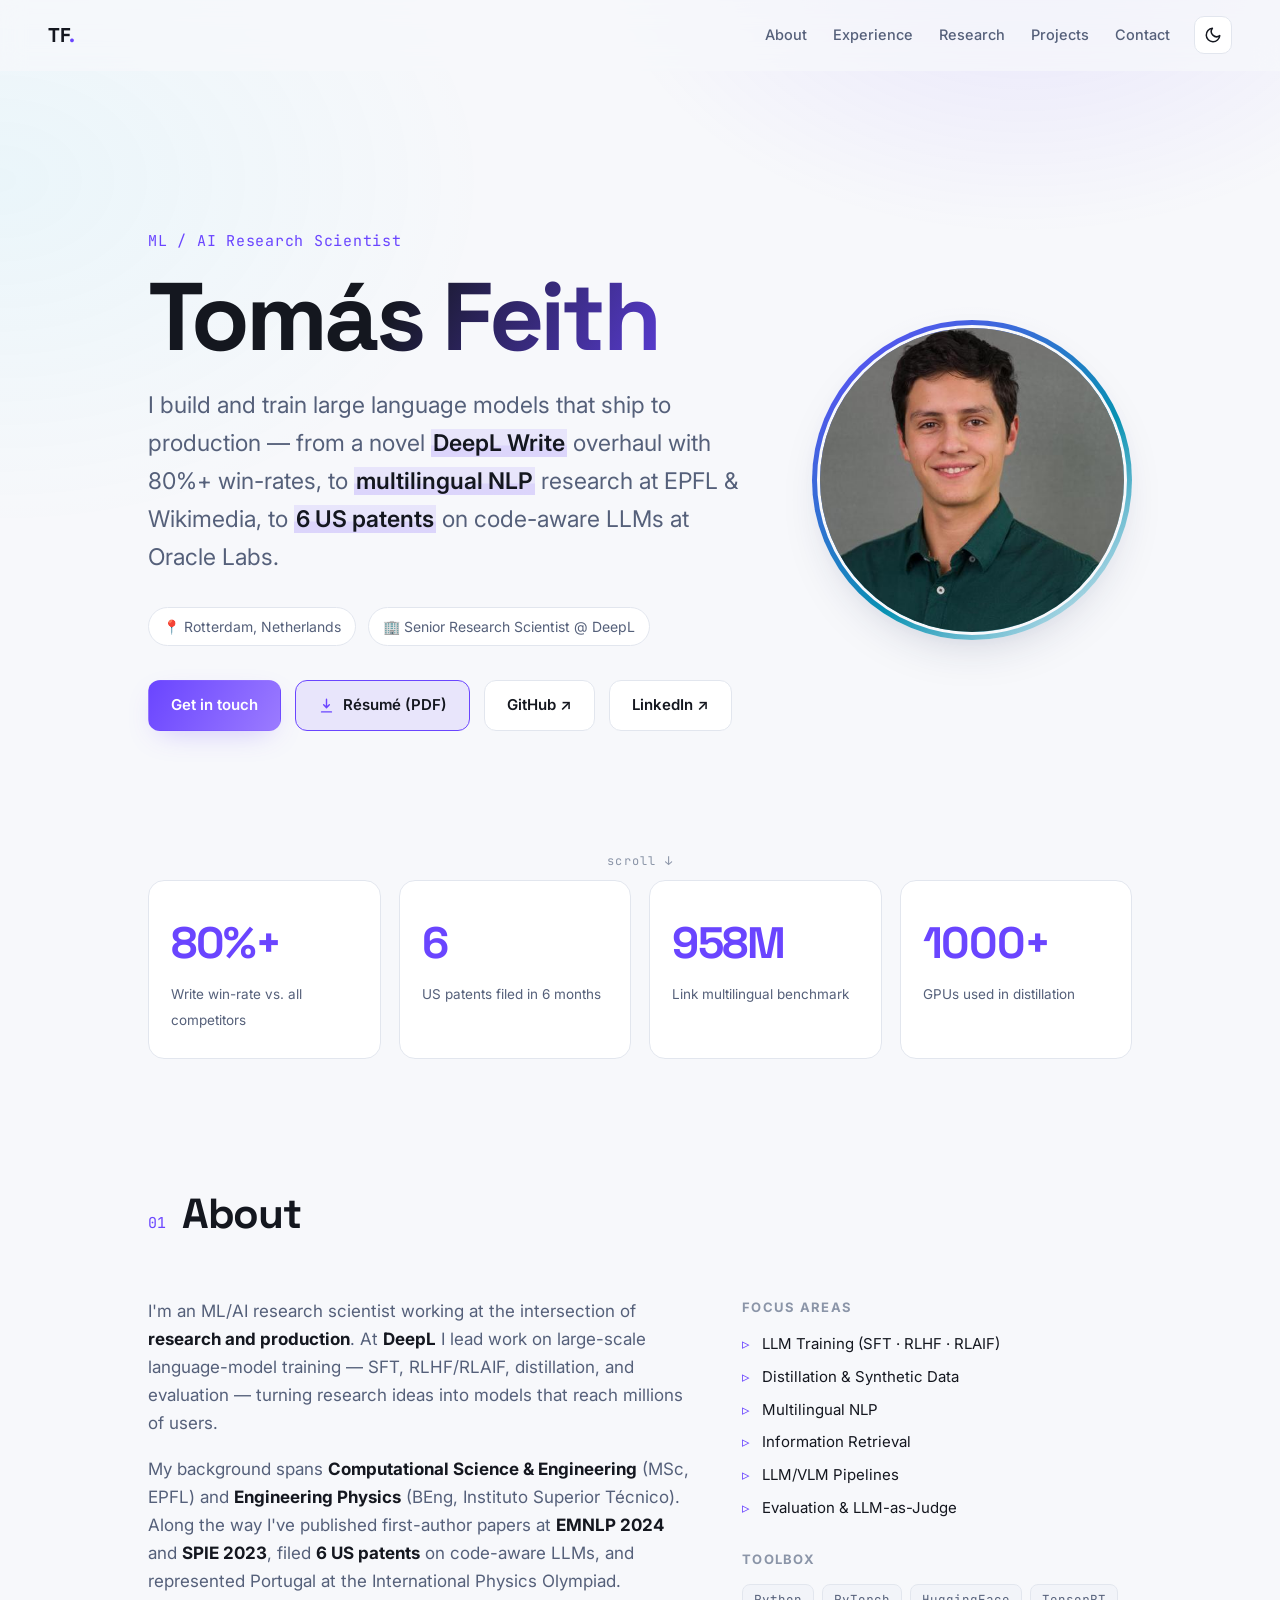
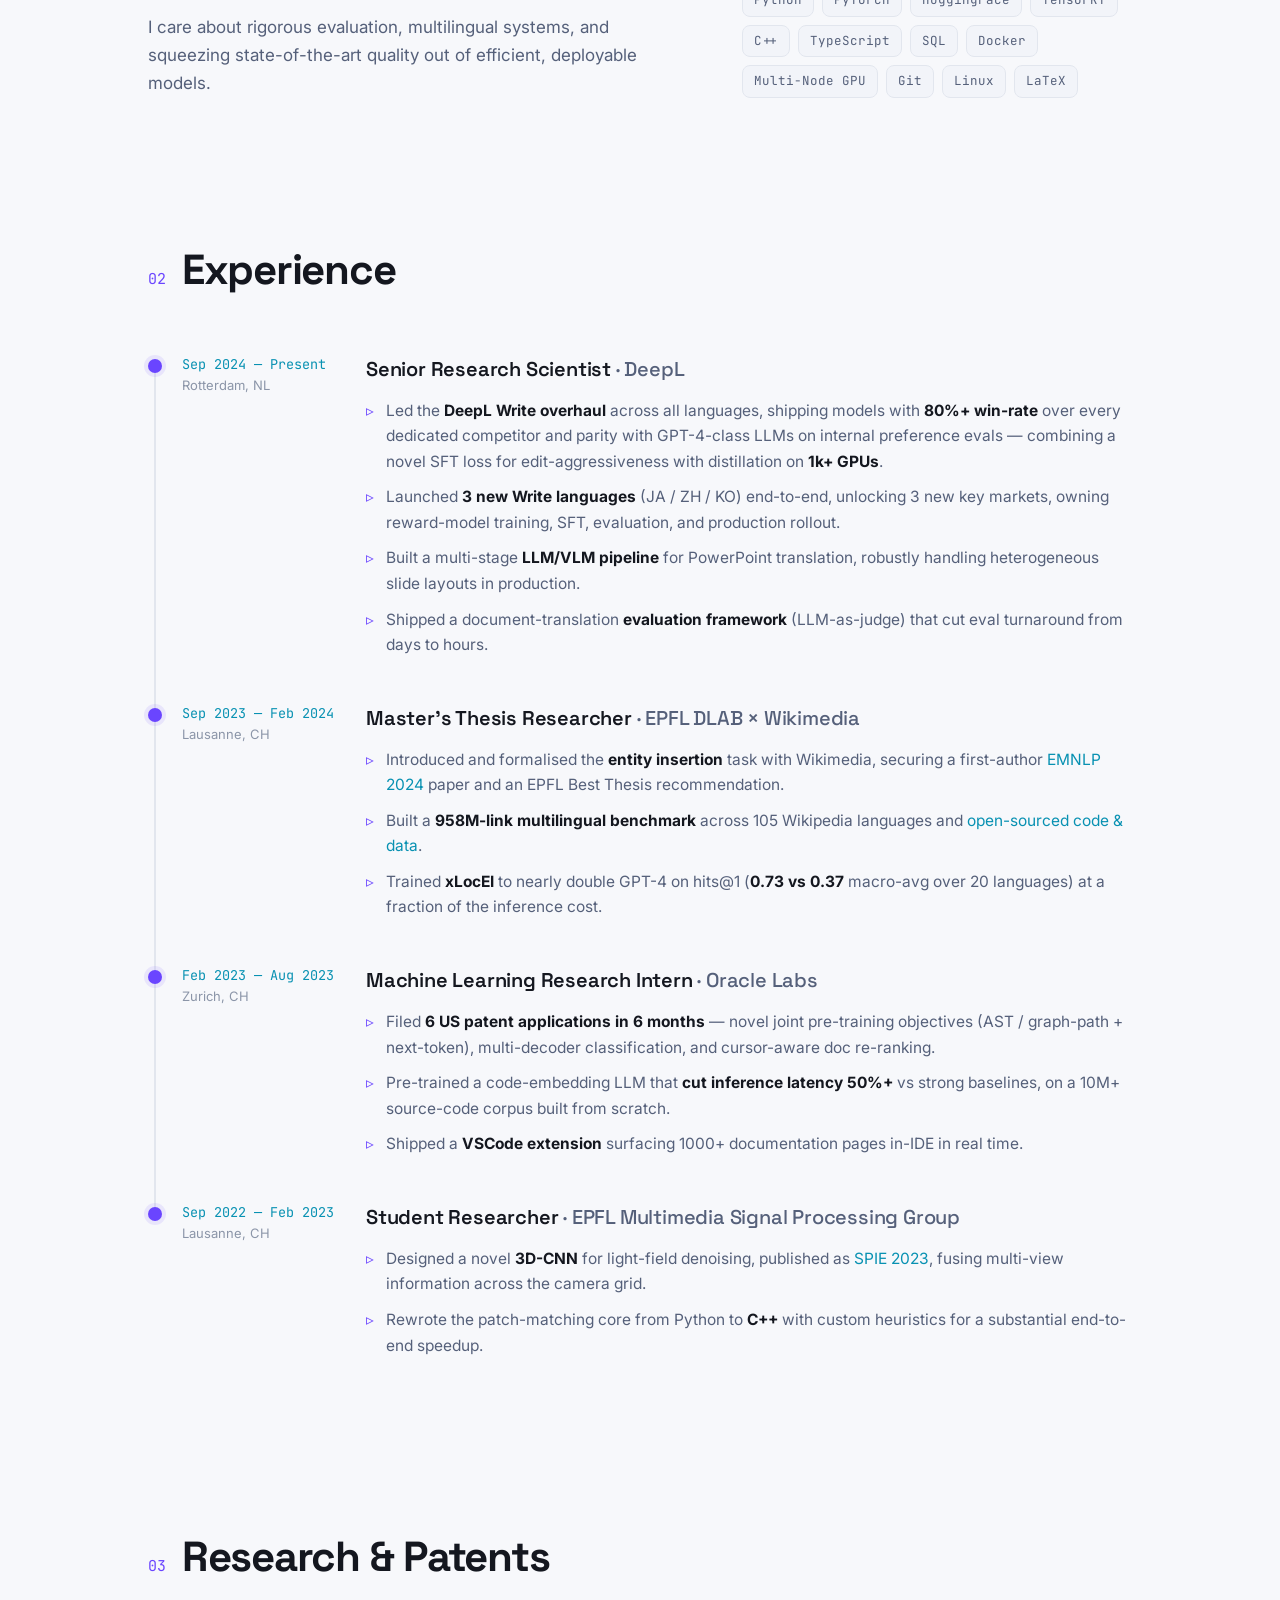
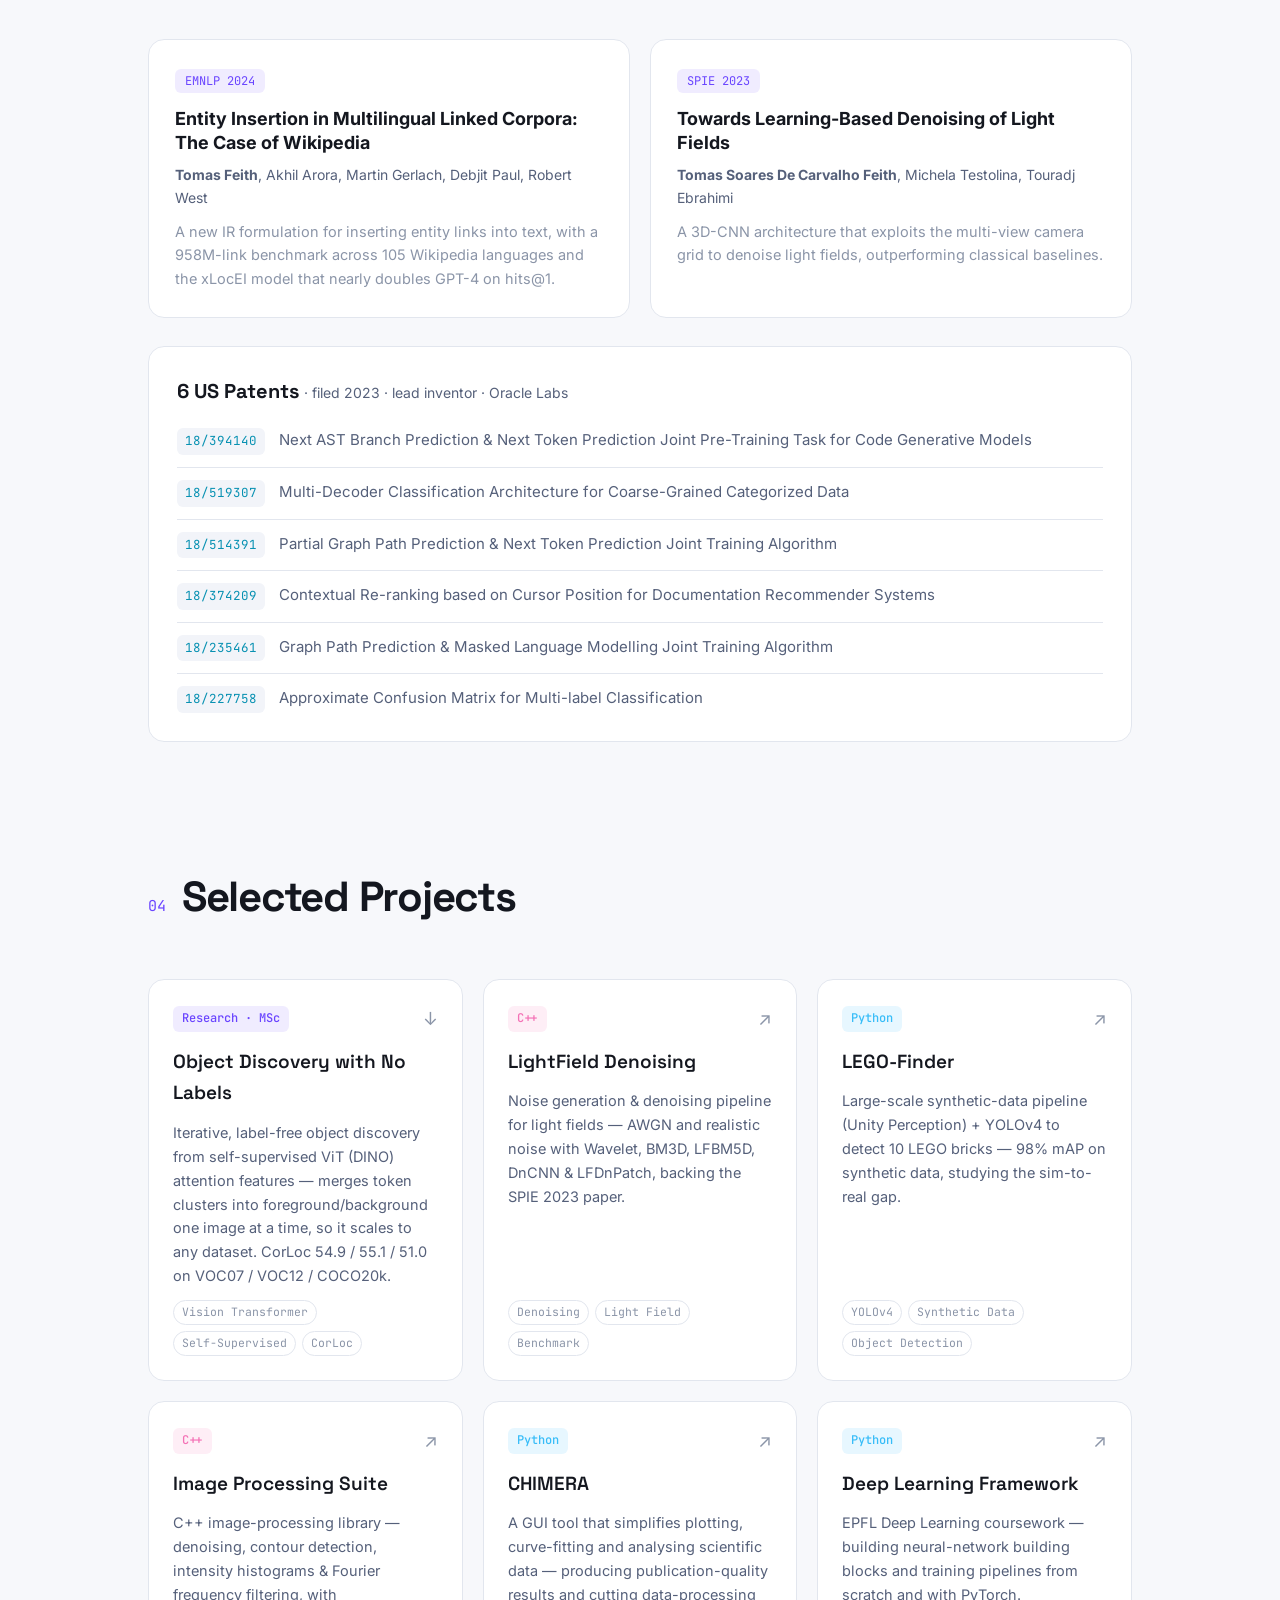
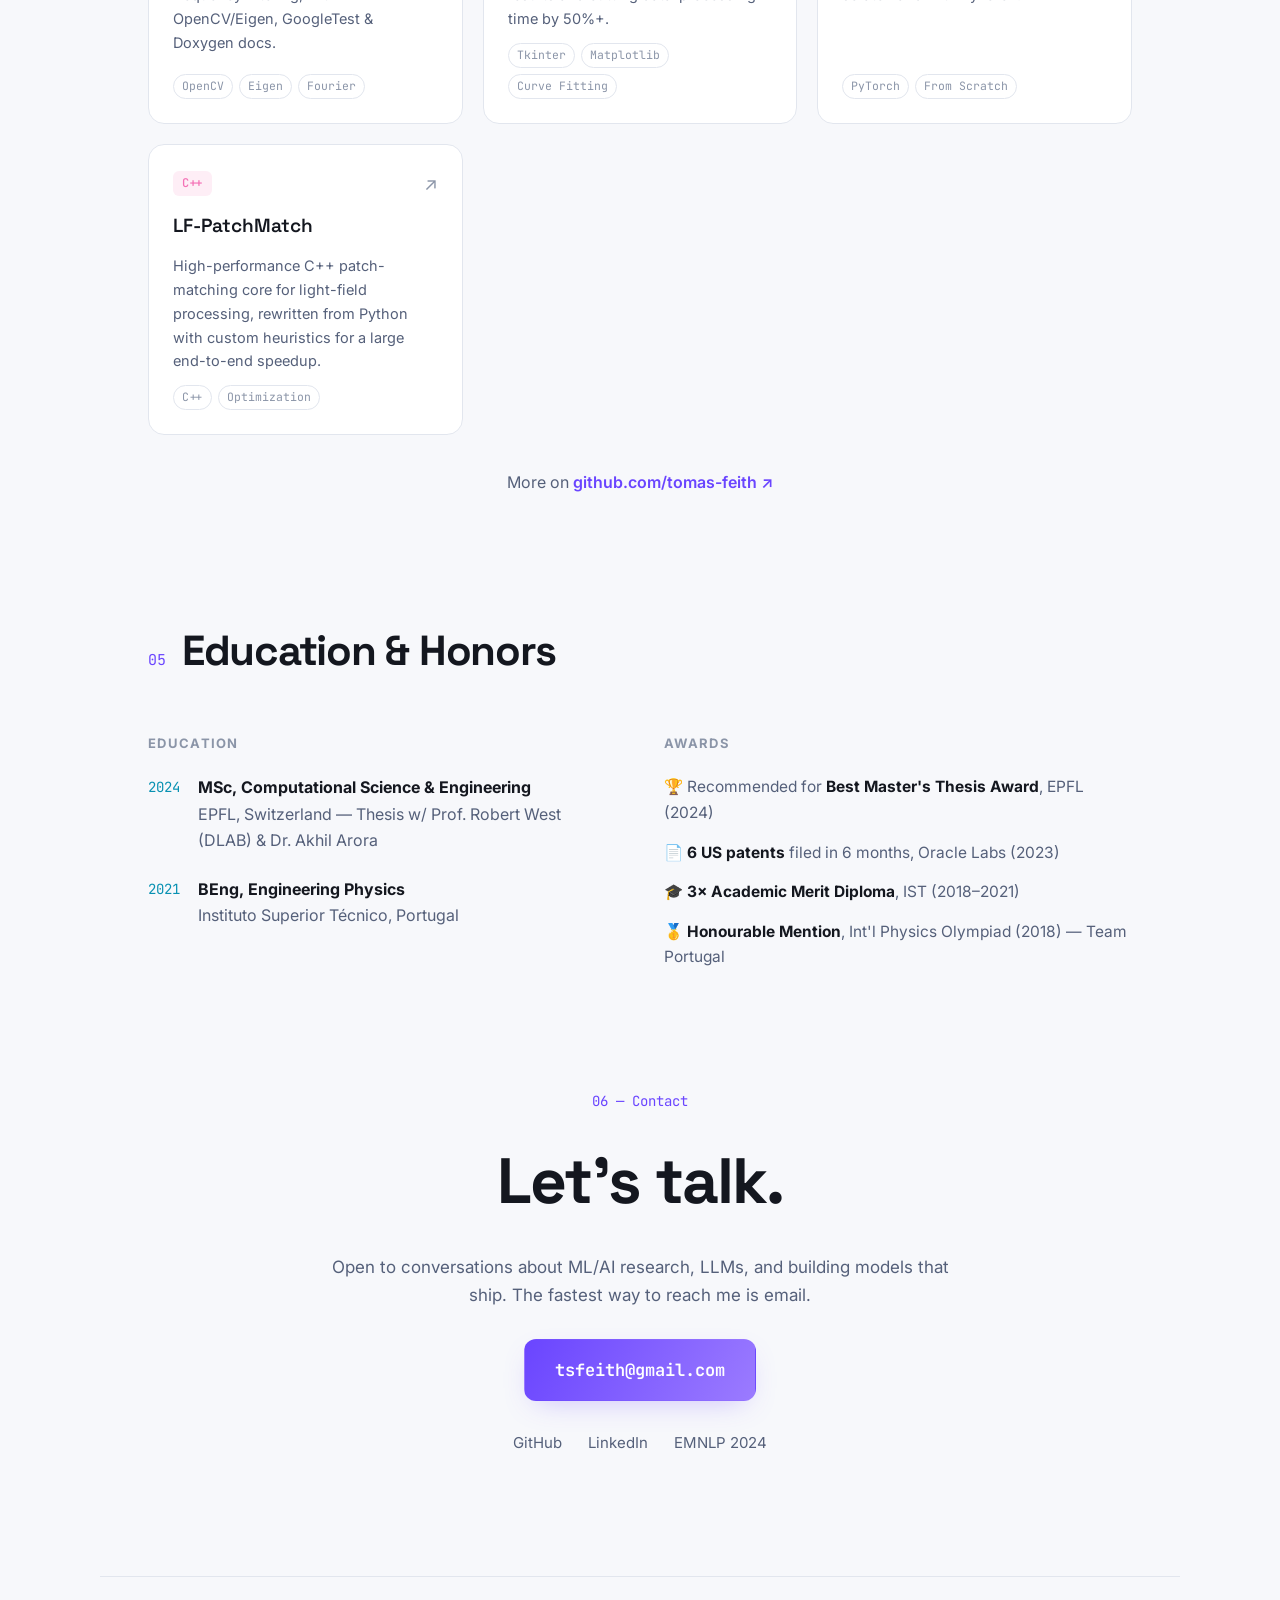
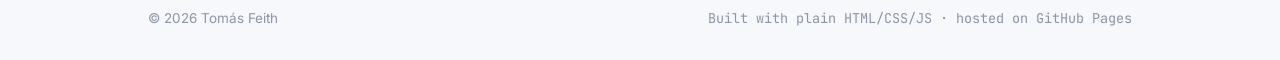
==== commit bc71dfa1: "Add Object Discovery MSc semester project (card + hosted report)" ====
--- a/index.html
+++ b/index.html
@@ -234,6 +234,13 @@
         <h2 class="section__title">Selected Projects</h2>
       </div>
       <div class="projects" id="projectsGrid">
+        <a class="card reveal" href="assets/Object_Discovery_Report.pdf" target="_blank" rel="noopener">
+          <div class="card__top"><span class="card__lang research">Research · MSc</span><span class="card__arrow">↓</span></div>
+          <h3>Object Discovery with No Labels</h3>
+          <p>Iterative, label-free object discovery from self-supervised ViT (DINO) attention features — merges token clusters into foreground/background one image at a time, so it scales to any dataset. CorLoc 54.9 / 55.1 / 51.0 on VOC07 / VOC12 / COCO20k.</p>
+          <div class="card__tags"><span>Vision Transformer</span><span>Self-Supervised</span><span>CorLoc</span></div>
+        </a>
+
         <a class="card reveal" href="https://github.com/tomas-feith/LightField_Denoising" target="_blank" rel="noopener">
           <div class="card__top"><span class="card__lang cpp">C++</span><span class="card__arrow">↗</span></div>
           <h3>LightField Denoising</h3>
--- a/styles.css
+++ b/styles.css
@@ -264,6 +264,7 @@
 .card__lang { font-family: var(--mono); font-size: 12px; padding: 3px 9px; border-radius: 6px; font-weight: 500; }
 .card__lang.cpp { color: #f472b6; background: rgba(244, 114, 182, 0.12); }
 .card__lang.py { color: #38bdf8; background: rgba(56, 189, 248, 0.12); }
+.card__lang.research { color: var(--accent); background: var(--accent-soft); }
 .card__arrow { color: var(--faint); font-size: 18px; transition: transform 0.2s, color 0.2s; }
 .card:hover .card__arrow { transform: translate(3px, -3px); color: var(--accent); }
 .card h3 { font-family: var(--display); font-size: 19px; font-weight: 600; }
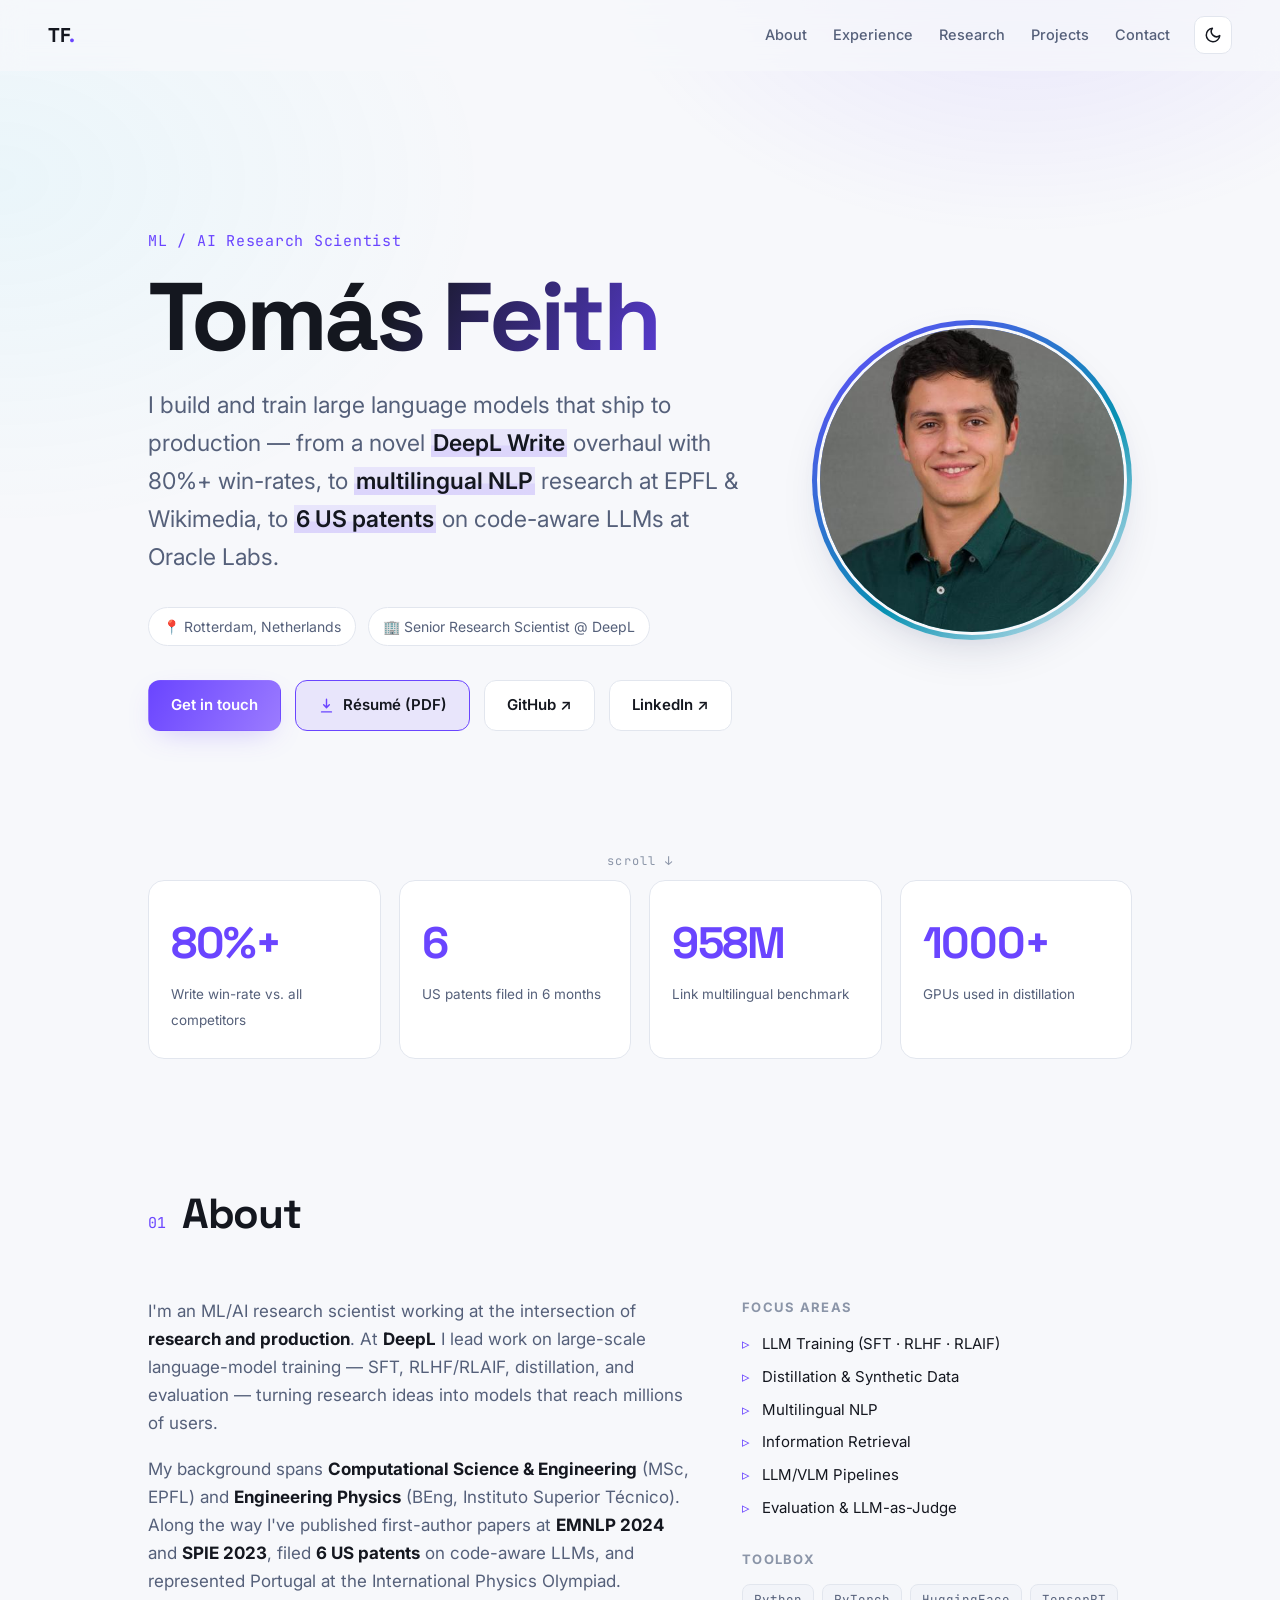
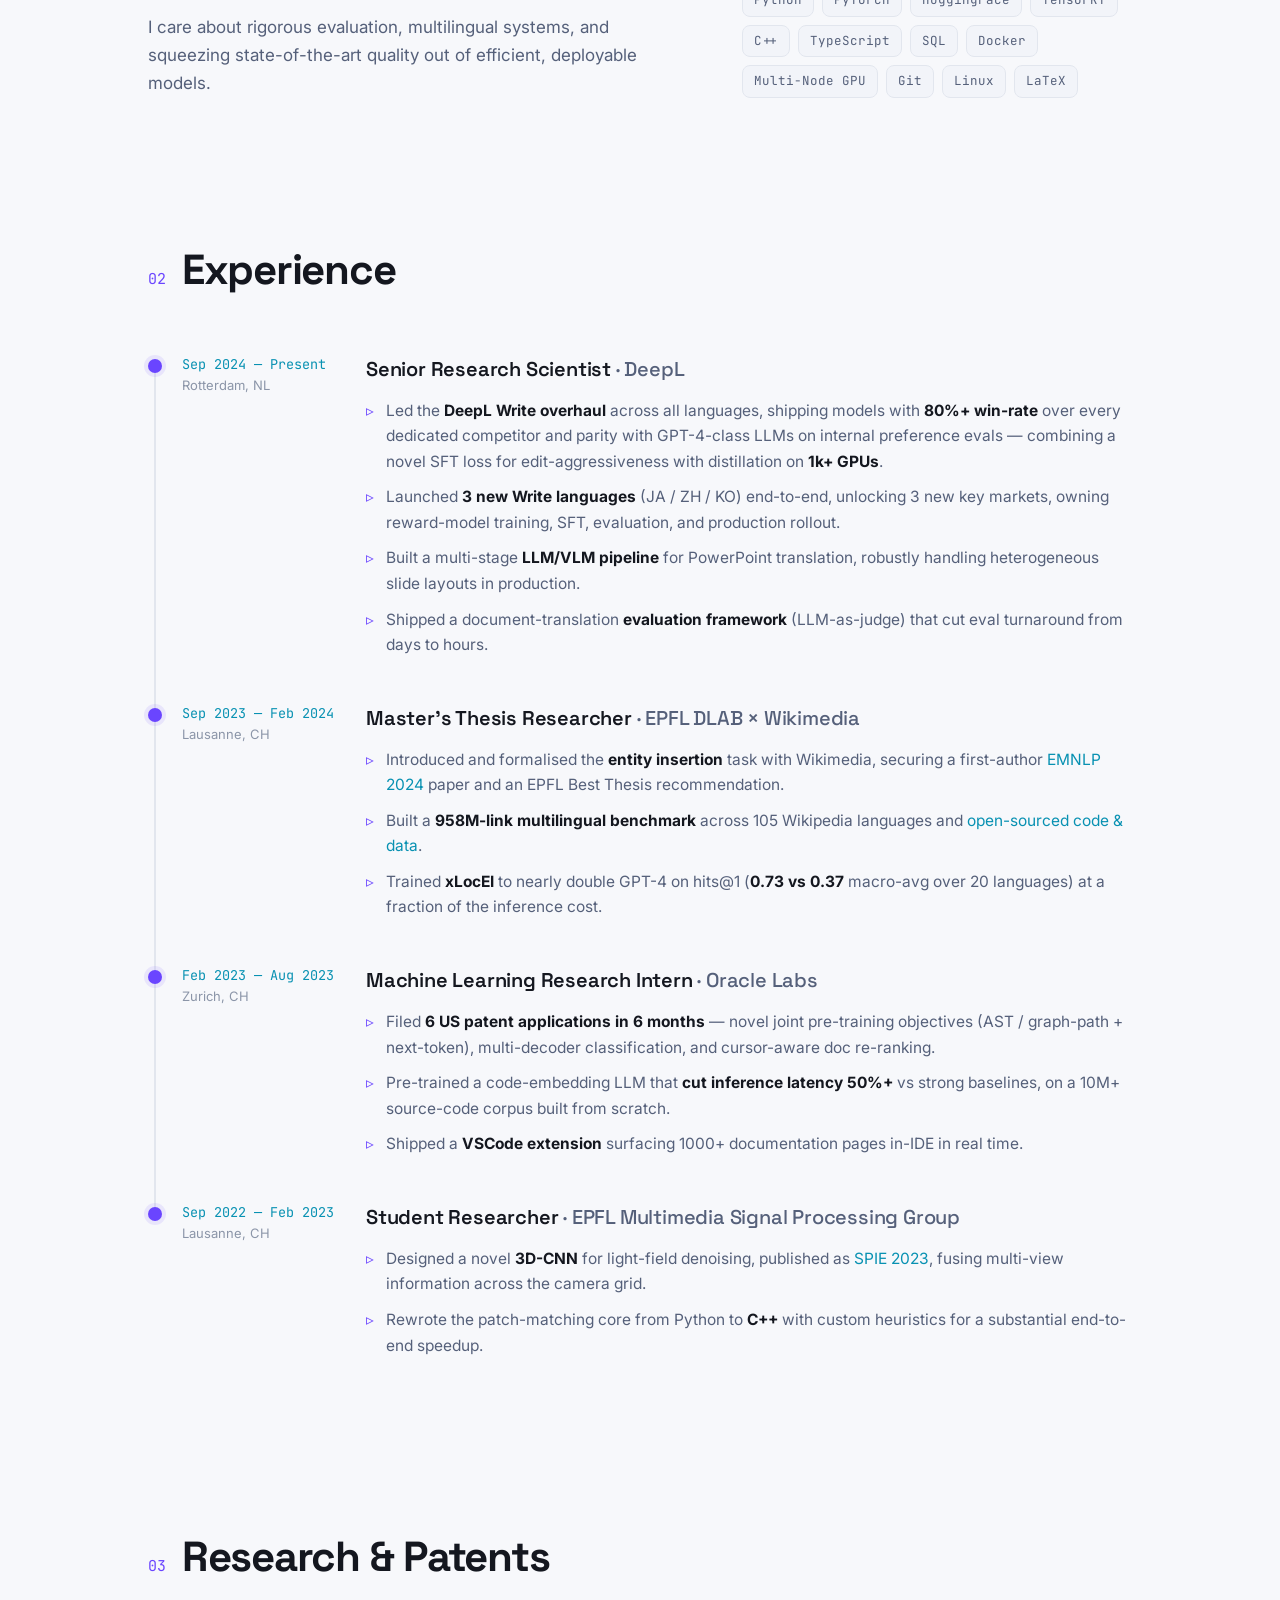
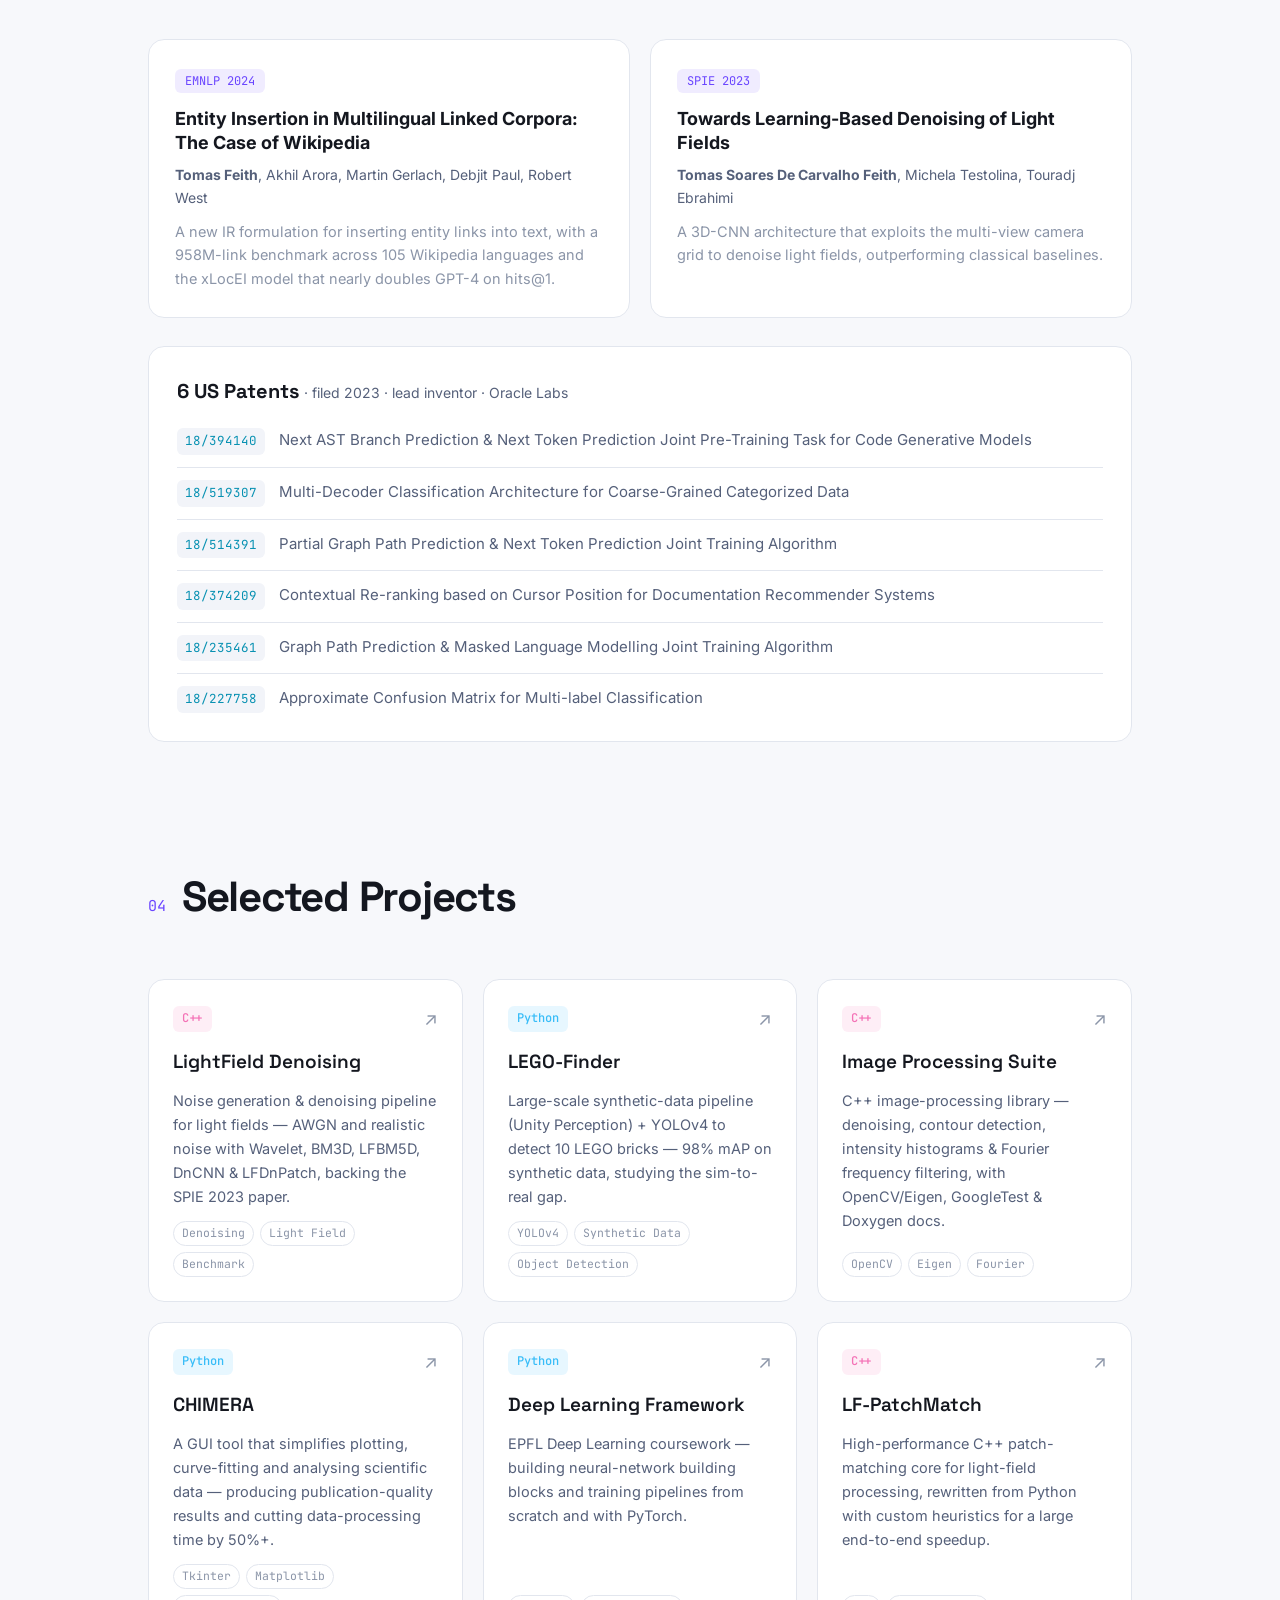
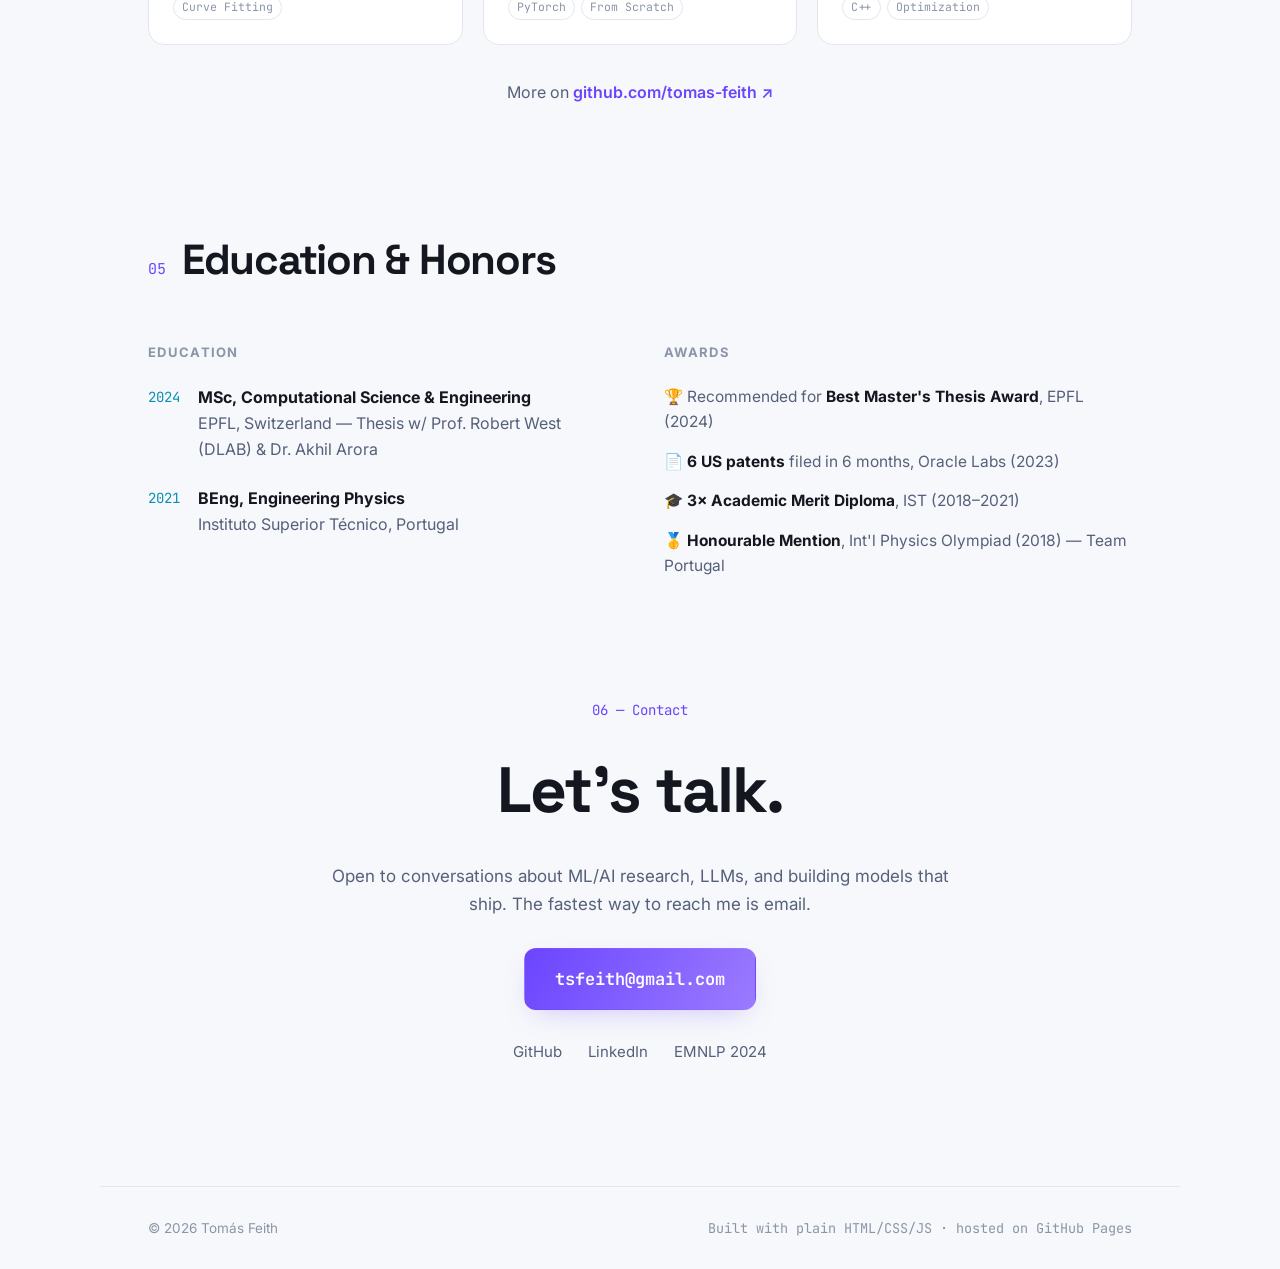
==== commit b0eab43d: "Remove Object Discovery report and card from portfolio" ====
--- a/index.html
+++ b/index.html
@@ -234,13 +234,6 @@
         <h2 class="section__title">Selected Projects</h2>
       </div>
       <div class="projects" id="projectsGrid">
-        <a class="card reveal" href="assets/Object_Discovery_Report.pdf" target="_blank" rel="noopener">
-          <div class="card__top"><span class="card__lang research">Research · MSc</span><span class="card__arrow">↓</span></div>
-          <h3>Object Discovery with No Labels</h3>
-          <p>Iterative, label-free object discovery from self-supervised ViT (DINO) attention features — merges token clusters into foreground/background one image at a time, so it scales to any dataset. CorLoc 54.9 / 55.1 / 51.0 on VOC07 / VOC12 / COCO20k.</p>
-          <div class="card__tags"><span>Vision Transformer</span><span>Self-Supervised</span><span>CorLoc</span></div>
-        </a>
-
         <a class="card reveal" href="https://github.com/tomas-feith/LightField_Denoising" target="_blank" rel="noopener">
           <div class="card__top"><span class="card__lang cpp">C++</span><span class="card__arrow">↗</span></div>
           <h3>LightField Denoising</h3>
--- a/styles.css
+++ b/styles.css
@@ -264,7 +264,6 @@
 .card__lang { font-family: var(--mono); font-size: 12px; padding: 3px 9px; border-radius: 6px; font-weight: 500; }
 .card__lang.cpp { color: #f472b6; background: rgba(244, 114, 182, 0.12); }
 .card__lang.py { color: #38bdf8; background: rgba(56, 189, 248, 0.12); }
-.card__lang.research { color: var(--accent); background: var(--accent-soft); }
 .card__arrow { color: var(--faint); font-size: 18px; transition: transform 0.2s, color 0.2s; }
 .card:hover .card__arrow { transform: translate(3px, -3px); color: var(--accent); }
 .card h3 { font-family: var(--display); font-size: 19px; font-weight: 600; }
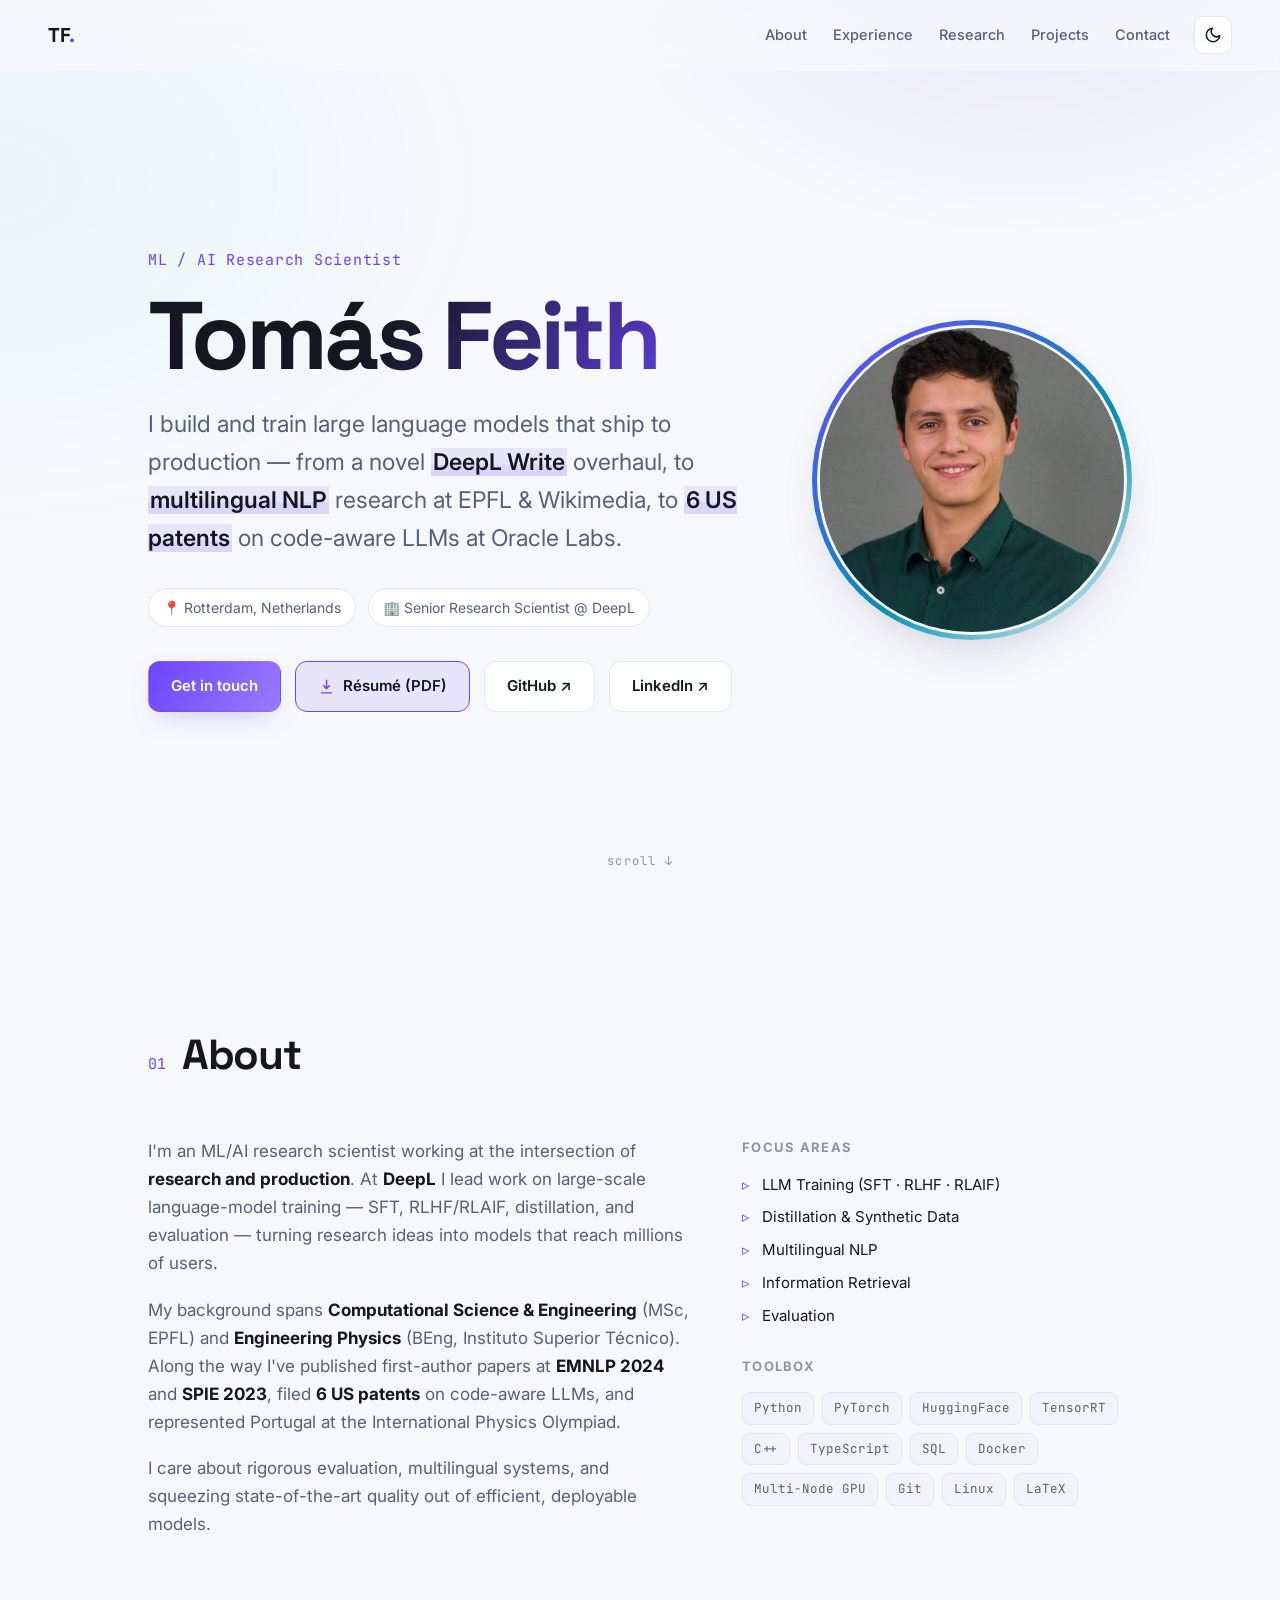
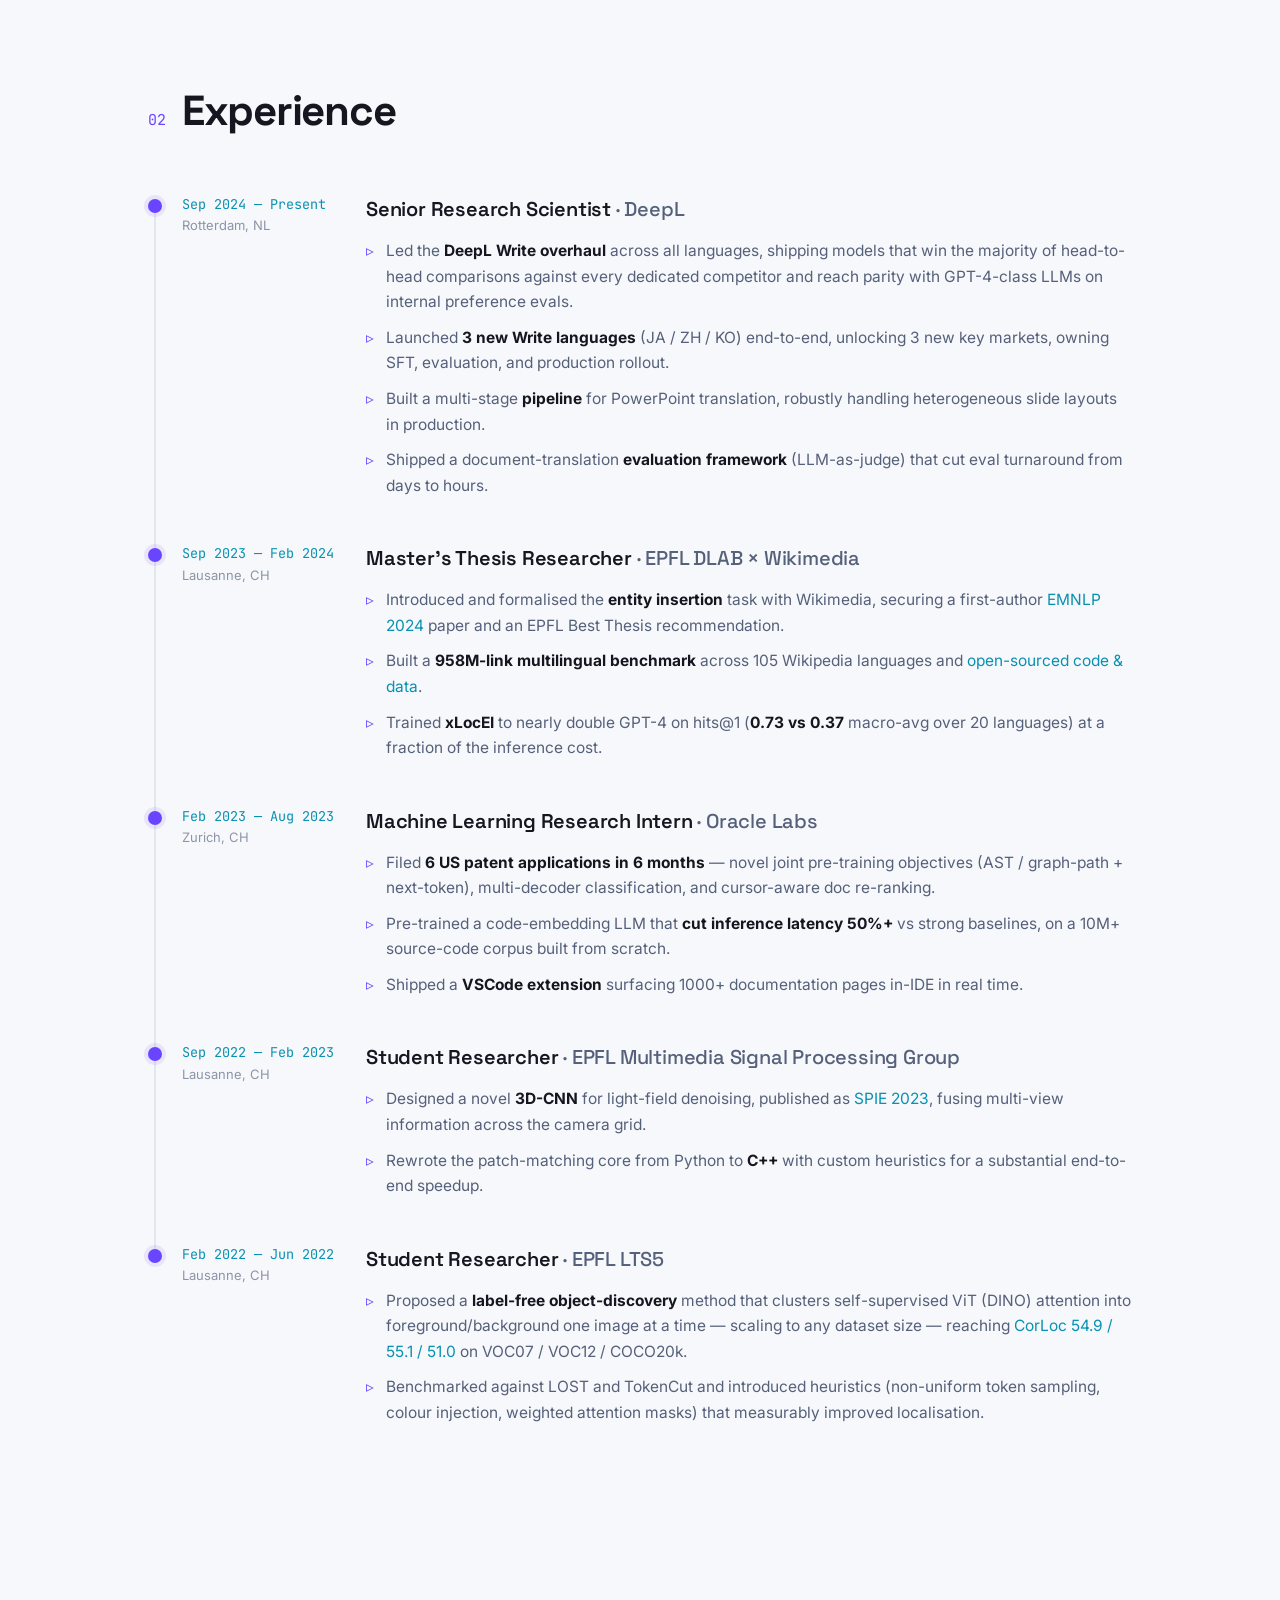
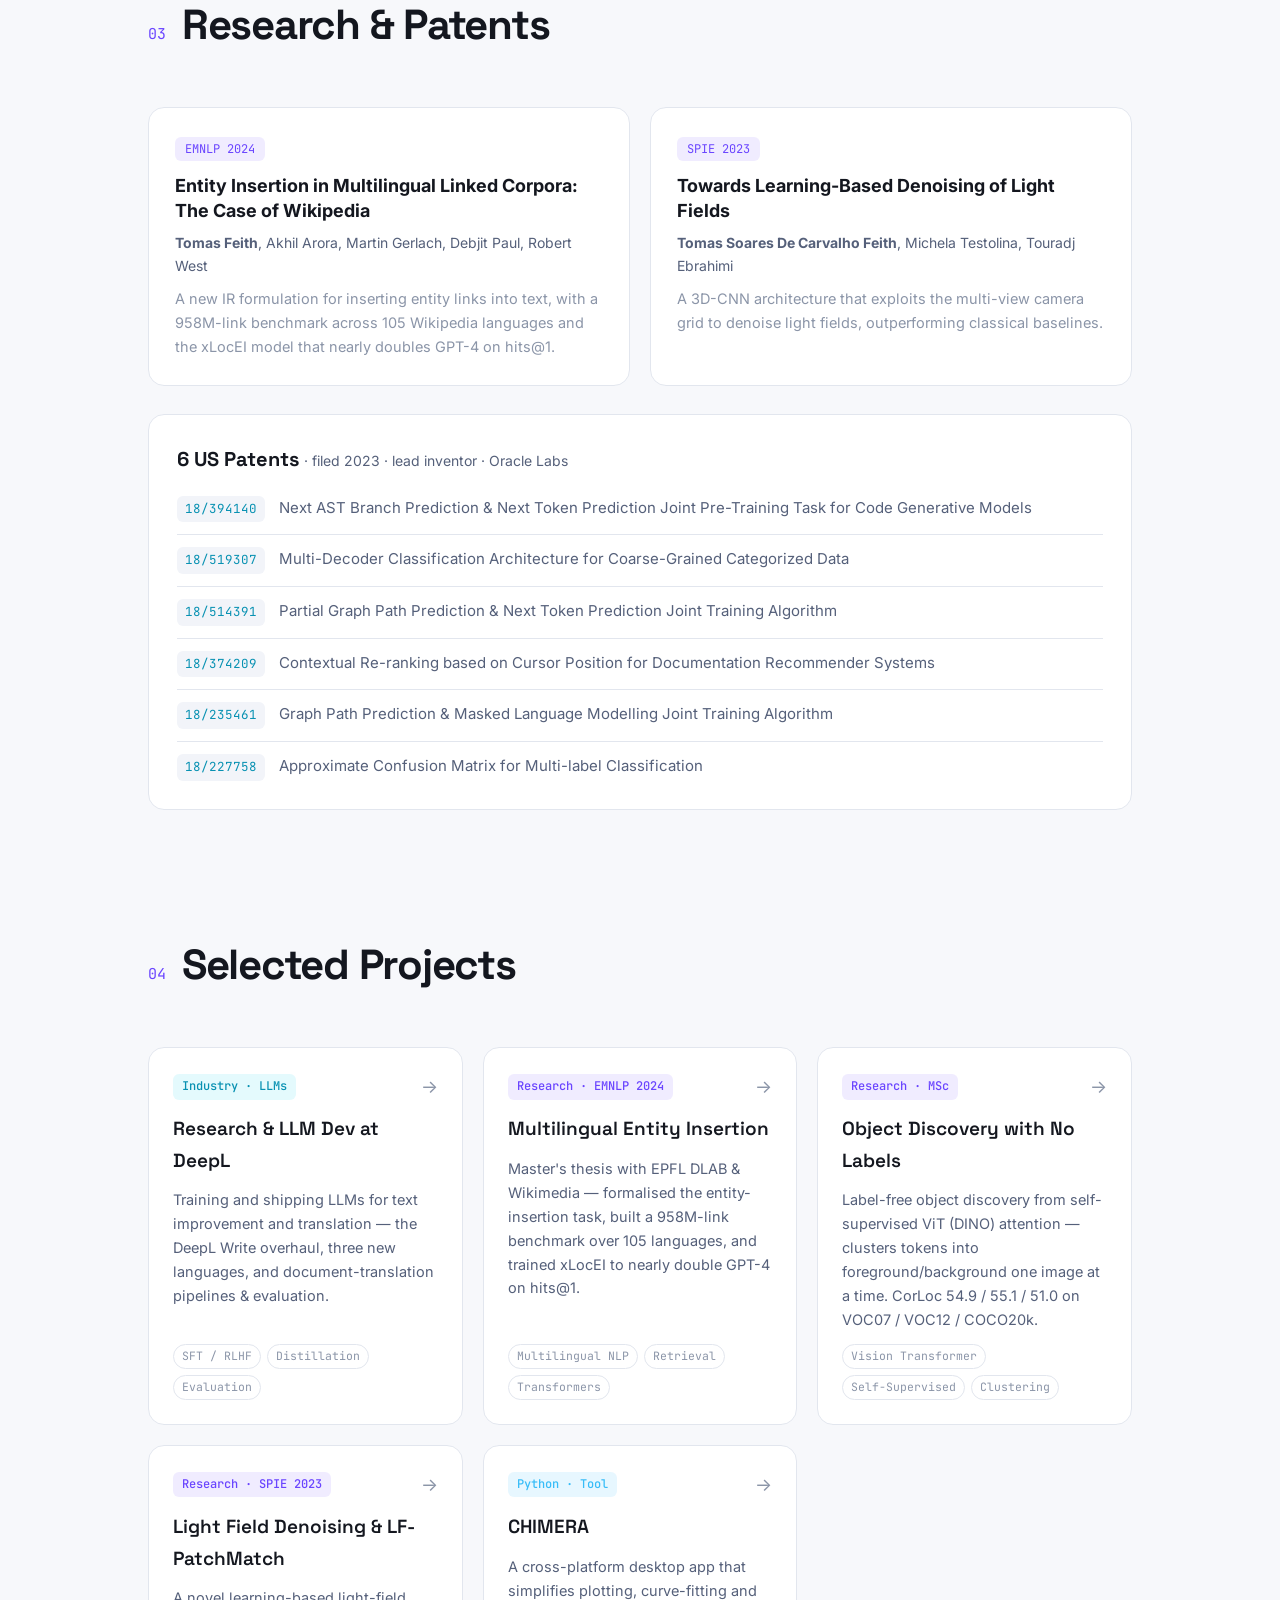
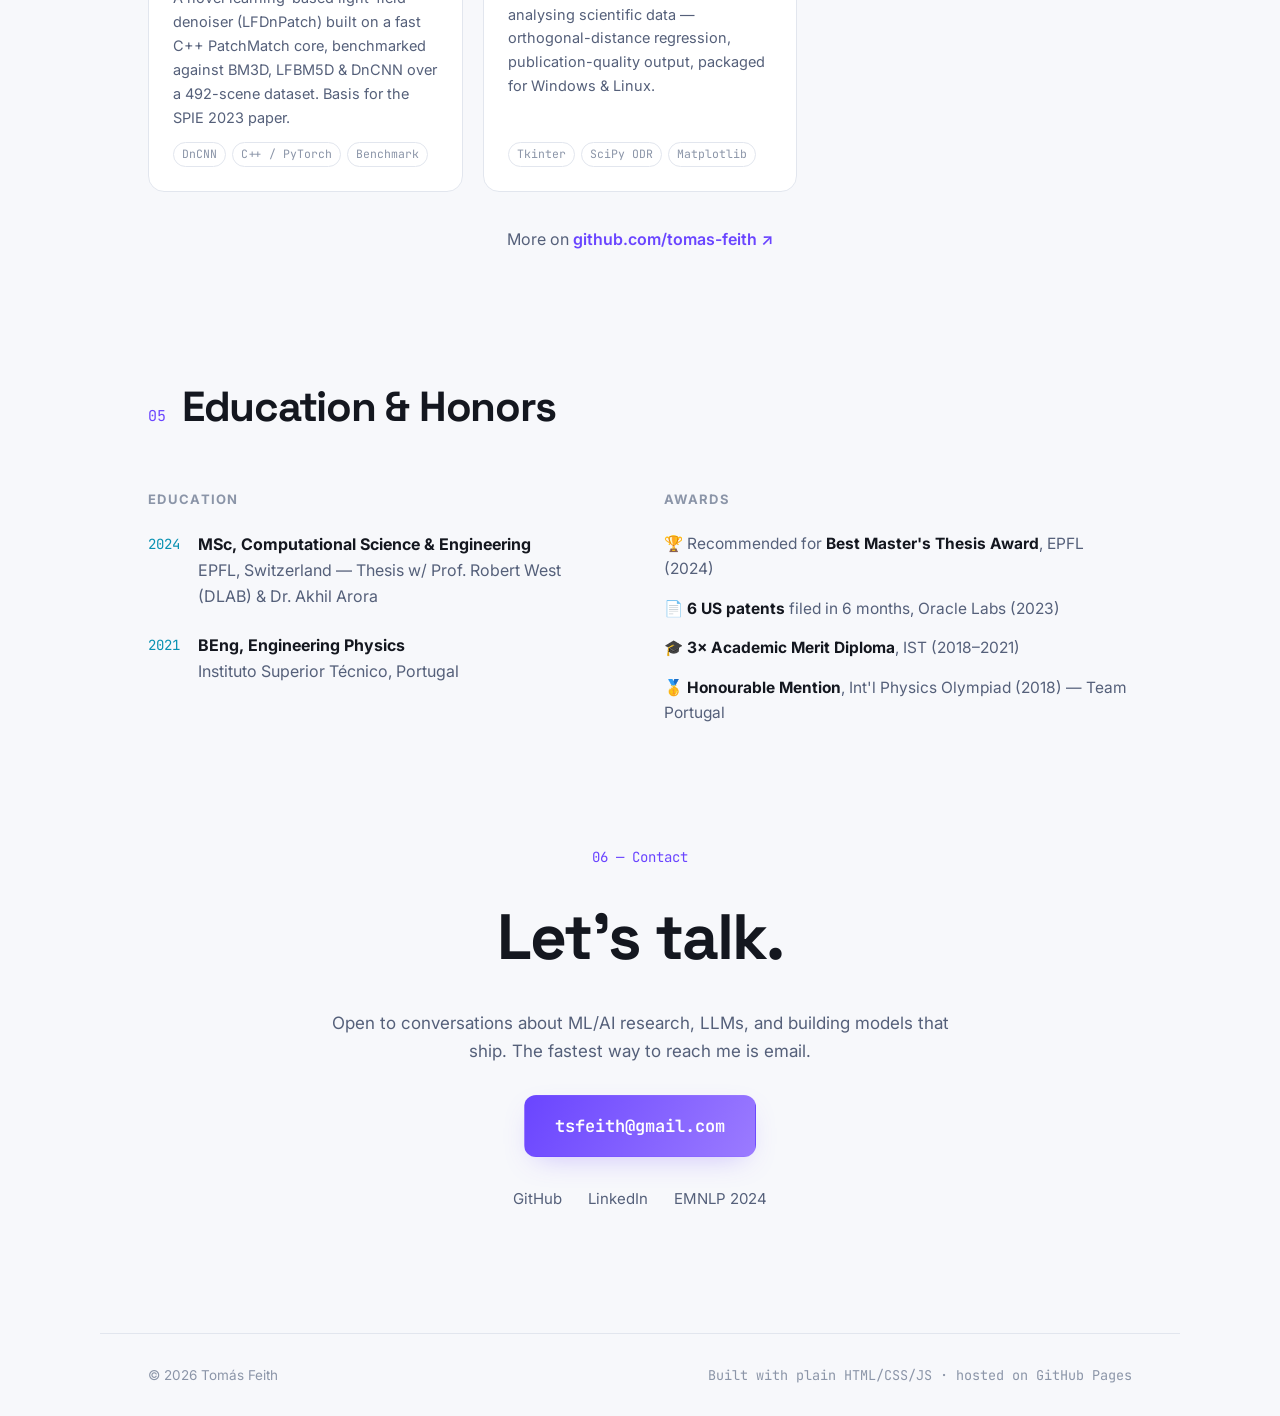
==== commit 0bc4561d: "Add project sub-pages and scrub DeepL page to public-safe content - New /projects/ sub-pages: DeepL," ====
--- a/index.html
+++ b/index.html
@@ -48,7 +48,7 @@
           <h1 class="hero__name">Tomás Feith</h1>
           <p class="hero__tagline">
             I build and train large language models that ship to production — from a novel
-            <span class="hl">DeepL Write</span> overhaul with 80%+ win-rates, to
+            <span class="hl">DeepL Write</span> overhaul, to
             <span class="hl">multilingual NLP</span> research at EPFL &amp; Wikimedia, to
             <span class="hl">6 US patents</span> on code-aware LLMs at Oracle Labs.
           </p>
@@ -73,14 +73,6 @@
         </div>
       </div>
       <div class="hero__scroll">scroll ↓</div>
-    </section>
-
-    <!-- Stats -->
-    <section class="stats reveal">
-      <div class="stat"><span class="stat__num" data-count="80" data-suffix="%+">0</span><span class="stat__label">Write win-rate vs. all competitors</span></div>
-      <div class="stat"><span class="stat__num" data-count="6" data-suffix="">0</span><span class="stat__label">US patents filed in 6 months</span></div>
-      <div class="stat"><span class="stat__num" data-count="958" data-suffix="M">0</span><span class="stat__label">Link multilingual benchmark</span></div>
-      <div class="stat"><span class="stat__num" data-count="1000" data-suffix="+">0</span><span class="stat__label">GPUs used in distillation</span></div>
     </section>
 
     <!-- About -->
@@ -115,8 +107,7 @@
             <li>Distillation &amp; Synthetic Data</li>
             <li>Multilingual NLP</li>
             <li>Information Retrieval</li>
-            <li>LLM/VLM Pipelines</li>
-            <li>Evaluation &amp; LLM-as-Judge</li>
+            <li>Evaluation</li>
           </ul>
           <h3>Toolbox</h3>
           <div class="skills-grid">
@@ -141,9 +132,9 @@
           <div class="tl__body">
             <h3>Senior Research Scientist <span class="tl__org">· DeepL</span></h3>
             <ul>
-              <li>Led the <strong>DeepL Write overhaul</strong> across all languages, shipping models with <strong>80%+ win-rate</strong> over every dedicated competitor and parity with GPT-4-class LLMs on internal preference evals — combining a novel SFT loss for edit-aggressiveness with distillation on <strong>1k+ GPUs</strong>.</li>
-              <li>Launched <strong>3 new Write languages</strong> (JA / ZH / KO) end-to-end, unlocking 3 new key markets, owning reward-model training, SFT, evaluation, and production rollout.</li>
-              <li>Built a multi-stage <strong>LLM/VLM pipeline</strong> for PowerPoint translation, robustly handling heterogeneous slide layouts in production.</li>
+              <li>Led the <strong>DeepL Write overhaul</strong> across all languages, shipping models that win the majority of head-to-head comparisons against every dedicated competitor and reach parity with GPT-4-class LLMs on internal preference evals.</li>
+              <li>Launched <strong>3 new Write languages</strong> (JA / ZH / KO) end-to-end, unlocking 3 new key markets, owning SFT, evaluation, and production rollout.</li>
+              <li>Built a multi-stage <strong>pipeline</strong> for PowerPoint translation, robustly handling heterogeneous slide layouts in production.</li>
               <li>Shipped a document-translation <strong>evaluation framework</strong> (LLM-as-judge) that cut eval turnaround from days to hours.</li>
             </ul>
           </div>
@@ -183,6 +174,18 @@
             <ul>
               <li>Designed a novel <strong>3D-CNN</strong> for light-field denoising, published as <a href="https://www.spiedigitallibrary.org/conference-proceedings-of-spie/12571/1257109/Towards-learning-based-denoising-of-light-fields/10.1117/12.2666000.short" target="_blank" rel="noopener">SPIE 2023</a>, fusing multi-view information across the camera grid.</li>
               <li>Rewrote the patch-matching core from Python to <strong>C++</strong> with custom heuristics for a substantial end-to-end speedup.</li>
+            </ul>
+          </div>
+        </li>
+
+        <li class="tl reveal">
+          <div class="tl__dot"></div>
+          <div class="tl__meta"><span class="tl__date">Feb 2022 — Jun 2022</span><span class="tl__loc">Lausanne, CH</span></div>
+          <div class="tl__body">
+            <h3>Student Researcher <span class="tl__org">· EPFL LTS5</span></h3>
+            <ul>
+              <li>Proposed a <strong>label-free object-discovery</strong> method that clusters self-supervised ViT (DINO) attention into foreground/background one image at a time — scaling to any dataset size — reaching <a href="projects/object-discovery.html">CorLoc 54.9 / 55.1 / 51.0</a> on VOC07 / VOC12 / COCO20k.</li>
+              <li>Benchmarked against LOST and TokenCut and introduced heuristics (non-uniform token sampling, colour injection, weighted attention masks) that measurably improved localisation.</li>
             </ul>
           </div>
         </li>
@@ -234,46 +237,39 @@
         <h2 class="section__title">Selected Projects</h2>
       </div>
       <div class="projects" id="projectsGrid">
-        <a class="card reveal" href="https://github.com/tomas-feith/LightField_Denoising" target="_blank" rel="noopener">
-          <div class="card__top"><span class="card__lang cpp">C++</span><span class="card__arrow">↗</span></div>
-          <h3>LightField Denoising</h3>
-          <p>Noise generation &amp; denoising pipeline for light fields — AWGN and realistic noise with Wavelet, BM3D, LFBM5D, DnCNN &amp; LFDnPatch, backing the SPIE 2023 paper.</p>
-          <div class="card__tags"><span>Denoising</span><span>Light Field</span><span>Benchmark</span></div>
-        </a>
-
-        <a class="card reveal" href="https://github.com/tomas-feith/LEGO-Finder" target="_blank" rel="noopener">
-          <div class="card__top"><span class="card__lang py">Python</span><span class="card__arrow">↗</span></div>
-          <h3>LEGO-Finder</h3>
-          <p>Large-scale synthetic-data pipeline (Unity Perception) + YOLOv4 to detect 10 LEGO bricks — 98% mAP on synthetic data, studying the sim-to-real gap.</p>
-          <div class="card__tags"><span>YOLOv4</span><span>Synthetic Data</span><span>Object Detection</span></div>
-        </a>
-
-        <a class="card reveal" href="https://github.com/tomas-feith/Image-Processing" target="_blank" rel="noopener">
-          <div class="card__top"><span class="card__lang cpp">C++</span><span class="card__arrow">↗</span></div>
-          <h3>Image Processing Suite</h3>
-          <p>C++ image-processing library — denoising, contour detection, intensity histograms &amp; Fourier frequency filtering, with OpenCV/Eigen, GoogleTest &amp; Doxygen docs.</p>
-          <div class="card__tags"><span>OpenCV</span><span>Eigen</span><span>Fourier</span></div>
-        </a>
-
-        <a class="card reveal" href="https://github.com/tomas-feith/CHIMERA" target="_blank" rel="noopener">
-          <div class="card__top"><span class="card__lang py">Python</span><span class="card__arrow">↗</span></div>
+        <a class="card reveal" href="projects/deepl.html">
+          <div class="card__top"><span class="card__lang industry">Industry · LLMs</span><span class="card__arrow">→</span></div>
+          <h3>Research &amp; LLM Dev at DeepL</h3>
+          <p>Training and shipping LLMs for text improvement and translation — the DeepL Write overhaul, three new languages, and document-translation pipelines &amp; evaluation.</p>
+          <div class="card__tags"><span>SFT / RLHF</span><span>Distillation</span><span>Evaluation</span></div>
+        </a>
+
+        <a class="card reveal" href="projects/thesis.html">
+          <div class="card__top"><span class="card__lang research">Research · EMNLP 2024</span><span class="card__arrow">→</span></div>
+          <h3>Multilingual Entity Insertion</h3>
+          <p>Master's thesis with EPFL DLAB &amp; Wikimedia — formalised the entity-insertion task, built a 958M-link benchmark over 105 languages, and trained xLocEI to nearly double GPT-4 on hits@1.</p>
+          <div class="card__tags"><span>Multilingual NLP</span><span>Retrieval</span><span>Transformers</span></div>
+        </a>
+
+        <a class="card reveal" href="projects/object-discovery.html">
+          <div class="card__top"><span class="card__lang research">Research · MSc</span><span class="card__arrow">→</span></div>
+          <h3>Object Discovery with No Labels</h3>
+          <p>Label-free object discovery from self-supervised ViT (DINO) attention — clusters tokens into foreground/background one image at a time. CorLoc 54.9 / 55.1 / 51.0 on VOC07 / VOC12 / COCO20k.</p>
+          <div class="card__tags"><span>Vision Transformer</span><span>Self-Supervised</span><span>Clustering</span></div>
+        </a>
+
+        <a class="card reveal" href="projects/light-field.html">
+          <div class="card__top"><span class="card__lang research">Research · SPIE 2023</span><span class="card__arrow">→</span></div>
+          <h3>Light Field Denoising &amp; LF-PatchMatch</h3>
+          <p>A novel learning-based light-field denoiser (LFDnPatch) built on a fast C++ PatchMatch core, benchmarked against BM3D, LFBM5D &amp; DnCNN over a 492-scene dataset. Basis for the SPIE 2023 paper.</p>
+          <div class="card__tags"><span>DnCNN</span><span>C++ / PyTorch</span><span>Benchmark</span></div>
+        </a>
+
+        <a class="card reveal" href="projects/chimera.html">
+          <div class="card__top"><span class="card__lang py">Python · Tool</span><span class="card__arrow">→</span></div>
           <h3>CHIMERA</h3>
-          <p>A GUI tool that simplifies plotting, curve-fitting and analysing scientific data — producing publication-quality results and cutting data-processing time by 50%+.</p>
-          <div class="card__tags"><span>Tkinter</span><span>Matplotlib</span><span>Curve Fitting</span></div>
-        </a>
-
-        <a class="card reveal" href="https://github.com/tomas-feith/deeplearning_project" target="_blank" rel="noopener">
-          <div class="card__top"><span class="card__lang py">Python</span><span class="card__arrow">↗</span></div>
-          <h3>Deep Learning Framework</h3>
-          <p>EPFL Deep Learning coursework — building neural-network building blocks and training pipelines from scratch and with PyTorch.</p>
-          <div class="card__tags"><span>PyTorch</span><span>From Scratch</span></div>
-        </a>
-
-        <a class="card reveal" href="https://github.com/tomas-feith/LF-PatchMatch" target="_blank" rel="noopener">
-          <div class="card__top"><span class="card__lang cpp">C++</span><span class="card__arrow">↗</span></div>
-          <h3>LF-PatchMatch</h3>
-          <p>High-performance C++ patch-matching core for light-field processing, rewritten from Python with custom heuristics for a large end-to-end speedup.</p>
-          <div class="card__tags"><span>C++</span><span>Optimization</span></div>
+          <p>A cross-platform desktop app that simplifies plotting, curve-fitting and analysing scientific data — orthogonal-distance regression, publication-quality output, packaged for Windows &amp; Linux.</p>
+          <div class="card__tags"><span>Tkinter</span><span>SciPy ODR</span><span>Matplotlib</span></div>
         </a>
       </div>
       <p class="projects__more reveal">More on <a href="https://github.com/tomas-feith" target="_blank" rel="noopener">github.com/tomas-feith ↗</a></p>
--- a/styles.css
+++ b/styles.css
@@ -264,6 +264,8 @@
 .card__lang { font-family: var(--mono); font-size: 12px; padding: 3px 9px; border-radius: 6px; font-weight: 500; }
 .card__lang.cpp { color: #f472b6; background: rgba(244, 114, 182, 0.12); }
 .card__lang.py { color: #38bdf8; background: rgba(56, 189, 248, 0.12); }
+.card__lang.research { color: var(--accent); background: var(--accent-soft); }
+.card__lang.industry { color: var(--accent-2); background: rgba(34, 211, 238, 0.12); }
 .card__arrow { color: var(--faint); font-size: 18px; transition: transform 0.2s, color 0.2s; }
 .card:hover .card__arrow { transform: translate(3px, -3px); color: var(--accent); }
 .card h3 { font-family: var(--display); font-size: 19px; font-weight: 600; }
@@ -300,6 +302,51 @@
   flex-wrap: wrap; gap: 10px; font-size: 13.5px; color: var(--faint);
 }
 .footer__built { font-family: var(--mono); }
+
+/* ============ Project sub-pages ============ */
+.proj { max-width: 820px; margin: 0 auto; padding: 130px clamp(20px, 5vw, 48px) 0; }
+.proj__back {
+  display: inline-flex; align-items: center; gap: 8px; font-family: var(--mono);
+  font-size: 14px; color: var(--muted); margin-bottom: 30px; transition: color 0.2s, gap 0.2s;
+}
+.proj__back:hover { color: var(--accent); gap: 13px; }
+.proj__meta { display: flex; flex-wrap: wrap; gap: 12px; align-items: center; margin-bottom: 18px; font-size: 14px; color: var(--faint); }
+.proj__meta .sep { opacity: 0.5; }
+.proj h1 { font-family: var(--display); font-size: clamp(34px, 6vw, 54px); letter-spacing: -0.03em; line-height: 1.05; margin-bottom: 18px; }
+.proj__lede { font-size: clamp(18px, 2.3vw, 22px); color: var(--muted); margin-bottom: 30px; }
+.proj__links { display: flex; flex-wrap: wrap; gap: 14px; margin-bottom: 20px; padding-bottom: 44px; border-bottom: 1px solid var(--border); }
+.proj__body h2 { font-family: var(--display); font-size: 22px; letter-spacing: -0.01em; margin: 42px 0 16px; }
+.proj__body p { color: var(--muted); font-size: 16.5px; margin-bottom: 16px; }
+.proj__body ul { list-style: none; display: flex; flex-direction: column; gap: 11px; margin-bottom: 8px; }
+.proj__body li { color: var(--muted); font-size: 16px; padding-left: 22px; position: relative; }
+.proj__body li::before { content: "▹"; position: absolute; left: 0; color: var(--accent); }
+.proj__body strong { color: var(--text); }
+.proj__body a { color: var(--accent-2); border-bottom: 1px solid transparent; transition: border-color 0.2s; }
+.proj__body a:hover { border-bottom-color: var(--accent-2); }
+.proj__stack { display: flex; flex-wrap: wrap; gap: 9px; margin-top: 4px; }
+.proj__stack span { font-family: var(--mono); font-size: 13px; padding: 6px 12px; border-radius: 8px; background: var(--surface-2); border: 1px solid var(--border); color: var(--muted); }
+.proj__callout { background: var(--surface); border: 1px solid var(--border); border-left: 3px solid var(--accent); border-radius: 12px; padding: 18px 22px; margin: 26px 0; }
+.proj__callout p { margin: 0; color: var(--muted); }
+.proj__callout strong { color: var(--text); }
+.proj__table { width: 100%; border-collapse: collapse; margin: 8px 0 6px; font-size: 15px; }
+.proj__table th, .proj__table td { text-align: left; padding: 11px 16px; border-bottom: 1px solid var(--border); }
+.proj__table thead th { font-family: var(--mono); font-size: 12.5px; color: var(--faint); text-transform: uppercase; letter-spacing: 0.05em; font-weight: 500; }
+.proj__table tbody tr:last-child td { border-bottom: none; }
+.proj__table td:last-child, .proj__table th:last-child { text-align: right; font-variant-numeric: tabular-nums; }
+.proj__table tbody tr:hover { background: var(--surface); }
+.mono-inline { font-family: var(--mono); font-size: 0.9em; background: var(--surface-2); border: 1px solid var(--border); border-radius: 5px; padding: 1px 6px; white-space: nowrap; color: var(--text); }
+.proj__fig { margin: 24px 0; }
+.proj__fig img { width: 100%; border-radius: 12px; border: 1px solid var(--border); display: block; background: var(--surface); }
+.proj__fig figcaption { font-size: 13.5px; color: var(--faint); margin-top: 10px; text-align: center; }
+.proj__triptych { display: grid; grid-template-columns: repeat(3, 1fr); gap: 12px; margin: 24px 0; }
+.proj__triptych figure { margin: 0; }
+.proj__triptych img { width: 100%; border-radius: 10px; border: 1px solid var(--border); display: block; image-rendering: auto; }
+.proj__triptych figcaption { font-size: 12.5px; color: var(--faint); margin-top: 8px; text-align: center; }
+@media (max-width: 560px) { .proj__triptych { grid-template-columns: 1fr; } }
+.proj__nav { display: flex; justify-content: space-between; gap: 16px; margin: 60px 0 0; padding-top: 30px; border-top: 1px solid var(--border); font-size: 15px; }
+.proj__nav a { color: var(--muted); transition: color 0.2s; }
+.proj__nav a:hover { color: var(--accent); }
+.proj__nav .disabled { opacity: 0.35; pointer-events: none; }
 
 /* ============ Reveal animation ============ */
 .reveal { opacity: 0; transform: translateY(24px); transition: opacity 0.7s ease, transform 0.7s ease; }
